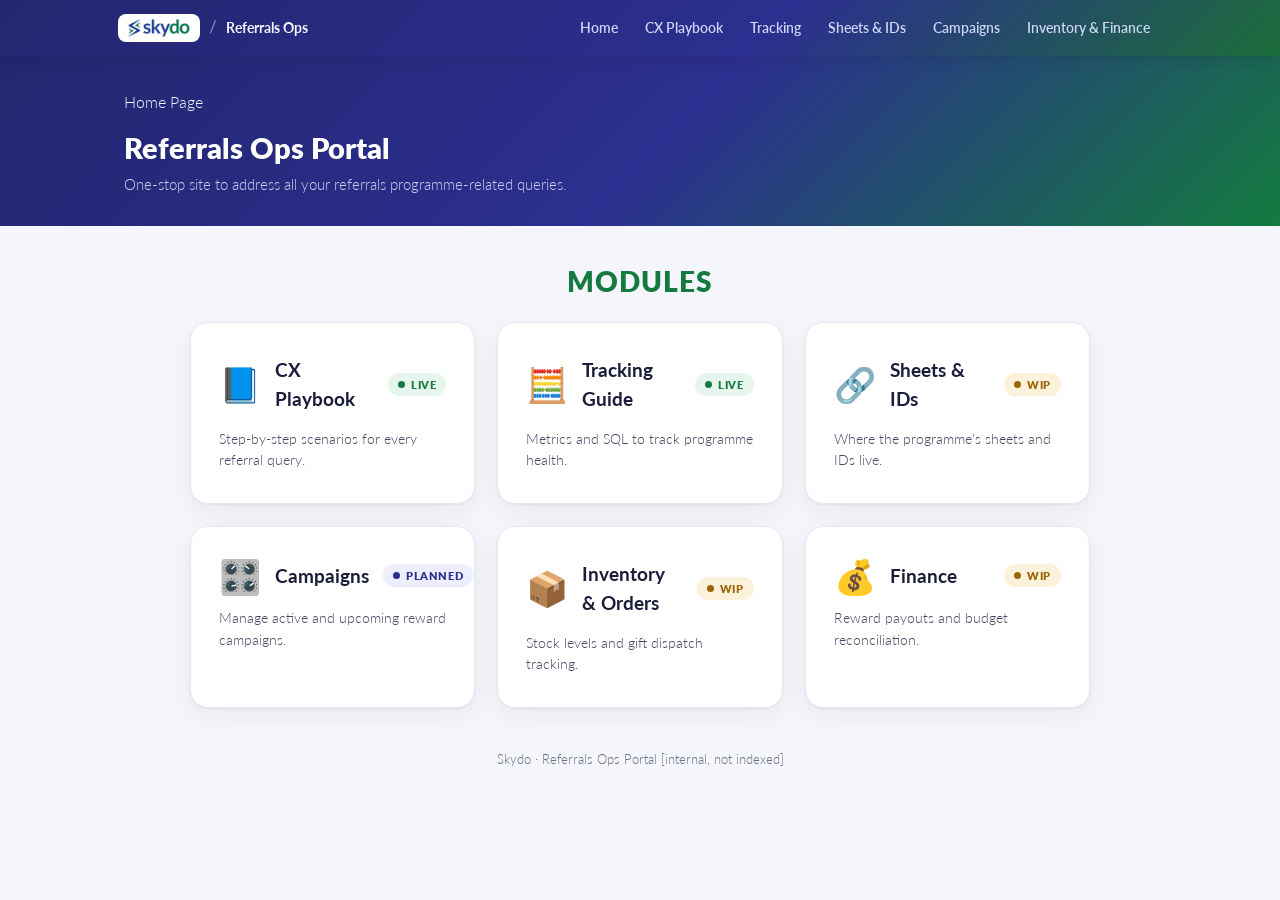
==== index.html @ 57de5d85 "Add files via upload" ====
<!DOCTYPE html>
<html lang="en">
<head>
<meta charset="UTF-8">
<meta name="viewport" content="width=device-width, initial-scale=1.0">
<meta name="robots" content="noindex, nofollow">
<meta name="referrer" content="no-referrer">
<title>Referrals Ops Portal — Skydo</title>
<link rel="preconnect" href="https://fonts.googleapis.com">
<link rel="preconnect" href="https://fonts.gstatic.com" crossorigin>
<link href="https://fonts.googleapis.com/css2?family=Lato:ital,wght@0,100;0,300;0,400;0,700;0,900;1,400&display=swap" rel="stylesheet">
<link rel="stylesheet" href="assets/portal.css">
</head>
<body>

<nav class="portal-nav">
  <div class="pn-wrap">
    <a class="pn-brand" href="index.html"><span class="pn-logo-chip"><img class="pn-logo" src="assets/skydo-logo.webp" alt="Skydo"></span><span class="sep">/</span><span class="tag">Referrals Ops</span></a>
    <div class="pn-links">
      <a href="index.html">Home</a>
      <a href="playbook.html">CX Playbook</a>
      <a href="sql-tracking.html">Tracking</a>
      <a href="sheets-and-ids.html">Sheets &amp; IDs</a>
      <a href="campaigns.html">Campaigns</a>
      <a href="inventory.html">Inventory &amp; Finance</a>
    </div>
  </div>
</nav>

<header class="ops-hero">
  <div class="wrap">
    <span class="hero-kicker">Home Page</span>
    <h1>Referrals Ops Portal</h1>
    <p class="sub">One-stop site to address all your referrals programme-related queries.</p>
  </div>
</header>

<main class="wrap">
  <div class="access-head">
    <h2>Modules</h2>
  </div>
  <div class="mod-grid">
    <a class="mod-card" href="playbook.html">
      <div class="row1"><span class="ic">📘</span><h3>CX Playbook</h3><span class="status live">Live</span></div>
      <p>Step-by-step scenarios for every referral query.</p>
    </a>
    <a class="mod-card" href="sql-tracking.html">
      <div class="row1"><span class="ic">🧮</span><h3>Tracking Guide</h3><span class="status live">Live</span></div>
      <p>Metrics and SQL to track programme health.</p>
    </a>
    <a class="mod-card" href="sheets-and-ids.html">
      <div class="row1"><span class="ic">🔗</span><h3>Sheets &amp; IDs</h3><span class="status wip">WIP</span></div>
      <p>Where the programme's sheets and IDs live.</p>
    </a>
    <a class="mod-card" href="campaigns.html">
      <div class="row1"><span class="ic">🎛️</span><h3>Campaigns</h3><span class="status planned">Planned</span></div>
      <p>Manage active and upcoming reward campaigns.</p>
    </a>
    <a class="mod-card" href="inventory.html">
      <div class="row1"><span class="ic">📦</span><h3>Inventory &amp; Orders</h3><span class="status wip">WIP</span></div>
      <p>Stock levels and gift dispatch tracking.</p>
    </a>
    <a class="mod-card" href="inventory.html#finance">
      <div class="row1"><span class="ic">💰</span><h3>Finance</h3><span class="status wip">WIP</span></div>
      <p>Reward payouts and budget reconciliation.</p>
    </a>
  </div>
</main>

<footer>Skydo · Referrals Ops Portal [internal, not indexed]</footer>

<script src="assets/portal.js"></script>
</body>
</html>
---- assets/portal.css ----
/* ============================================================
   Referrals Ops Portal — shared design system
   Tokens + component styles lifted from the CX playbook
   (index.html/playbook.html) so every module looks like one product.
   Module pages link this file; the playbook stays self-contained.
   ============================================================ */
:root{
  --blue:#2b2f8f; --blue-d:#23266f; --green:#1a9a4e; --green-d:#147a3f;
  --ink:#1b1d3a; --ink-soft:#454a66; --muted:#6a6f86;
  --bg:#f4f6fb; --card:#ffffff; --line:#e4e7f2;
  --ok:#157a43; --ok-bg:#e7f6ec;
  --warn:#9a6606; --warn-bg:#fcf2dc;
  --plan:#2b2f8f; --plan-bg:#eceefb;
  --ref:#2b2f8f; --ref-bg:#eceefb;
  --hi:#fff3a8;
  --radius:14px;
  --shadow:0 1px 2px rgba(27,29,58,.05),0 8px 26px rgba(27,29,58,.06);
  --mono:"SF Mono",ui-monospace,Menlo,Consolas,"Liberation Mono",monospace;
}
*{box-sizing:border-box}
html{scroll-behavior:smooth}
body{margin:0; background:var(--bg); color:var(--ink);
  font-family:"Lato",-apple-system,BlinkMacSystemFont,"Segoe UI",Arial,sans-serif;
  font-weight:300; line-height:1.55; -webkit-font-smoothing:antialiased;}
h1,h2,h3,h4,h5,h6{font-family:"Lato",-apple-system,BlinkMacSystemFont,"Segoe UI",Arial,sans-serif; font-weight:700}
a{color:var(--blue); text-decoration:none}
a:hover{text-decoration:underline}
code{background:#eef0fc; color:var(--blue-d); border-radius:5px; padding:1px 6px; font-size:13px; font-family:var(--mono)}
.wrap{max-width:1080px; margin:0 auto; padding:0 24px}
.muted{color:var(--muted)}
.kicker{display:block; font-size:11.5px; letter-spacing:1.2px; text-transform:uppercase; color:var(--green-d); margin-bottom:6px; font-weight:700}

/* ---------- Top navigation ---------- */
.portal-nav{position:sticky; top:0; z-index:80;
  background:linear-gradient(135deg,#23266f 0%,#2b2f8f 60%,#1c6d3a 100%);
  box-shadow:0 2px 14px rgba(27,29,58,.18)}
.pn-wrap{max-width:1080px; margin:0 auto; padding:6px 18px; display:flex; align-items:center; gap:14px; min-height:56px; flex-wrap:wrap}
.pn-brand{display:flex; align-items:center; gap:9px; font-weight:800; font-size:16.5px; color:#fff; white-space:nowrap}
.pn-brand:hover{text-decoration:none}
.pn-logo-chip{display:inline-flex; align-items:center; background:#fff; padding:4px 9px; border-radius:8px; line-height:0}
.pn-logo{height:20px; width:auto; display:block}
.pn-brand .sep{color:#7f88c8; font-weight:500}
.pn-brand .tag{color:#f2f4ff; font-weight:700; font-size:13.5px; background:none; padding:0; border-radius:0; display:inline}
.pn-links{display:flex; gap:3px; margin-left:auto; flex-wrap:wrap}
.pn-links a{color:#cdd6f4; padding:7px 12px; border-radius:9px; font-size:13.5px; font-weight:600}
.pn-links a:hover{color:#fff; background:rgba(255,255,255,.10); text-decoration:none}
.pn-links a.active{color:#fff; background:rgba(255,255,255,.17)}

/* ---------- Hero ---------- */
.ops-hero{background:linear-gradient(135deg,#23266f 0%,#2b2f8f 52%,#147a3f 100%); color:#eef3ff; padding:34px 0 30px}
.ops-hero .logo-chip{display:inline-flex; background:#fff; padding:9px 16px; border-radius:12px; box-shadow:0 2px 10px rgba(0,0,0,.10)}
.ops-hero .skydo-logo{height:32px; width:auto; display:block}
.ops-hero h1{margin:16px 0 8px; font-size:29px; line-height:1.18; color:#fff; font-weight:750}
.ops-hero p.sub{margin:0; color:#c7d2f0; max-width:780px; font-size:15px}
.meta-row{margin-top:16px; display:flex; flex-wrap:wrap; gap:8px}
.meta-row .pill{background:rgba(255,255,255,.10); border:1px solid rgba(255,255,255,.18); color:#e4ecff; padding:5px 12px; border-radius:999px; font-size:12.5px}
.meta-row .pill.v{background:var(--green); border-color:var(--green); color:#fff; font-weight:700}

/* page heading (module pages, below nav) */
.page-head{padding:26px 0 4px}
.page-head h1{margin:0; font-size:25px; color:var(--ink); font-weight:750}
.page-head p{margin:8px 0 0; color:var(--ink-soft); max-width:820px}

/* ---------- Panels ---------- */
main{padding-bottom:10px}
.panel{background:var(--card); border:1px solid var(--line); border-radius:var(--radius); box-shadow:var(--shadow); padding:22px 24px; margin:18px 0}
.panel h2{margin:0 0 4px; font-size:19px; color:var(--ink)}
.panel p.lead{color:var(--ink-soft); margin:8px 0 4px}
.panel.gold{border:1.5px solid #bfe0cd; background:linear-gradient(180deg,#ffffff 0%,#f5fbf7 100%)}
.panel>h3{margin:18px 0 6px; font-size:15px; color:var(--ink)}

/* ---------- Status badges ---------- */
.status{display:inline-flex; align-items:center; gap:6px; font-size:11px; font-weight:800; letter-spacing:.6px; text-transform:uppercase; padding:3px 10px; border-radius:999px; white-space:nowrap}
.status::before{content:""; width:7px; height:7px; border-radius:50%; background:currentColor}
.status.live{background:var(--ok-bg); color:var(--ok)}
.status.wip{background:var(--warn-bg); color:var(--warn)}
.status.planned{background:var(--plan-bg); color:var(--plan)}

/* ---------- Module grid (dashboard) ---------- */
.access-head{margin:34px 0 16px; text-align:center}
.access-head h2{margin:0; font-size:28px; letter-spacing:1px; text-transform:uppercase; color:var(--green-d); font-weight:800}
.mod-grid{display:grid; grid-template-columns:repeat(auto-fit,minmax(280px,1fr)); gap:22px; margin:18px auto 40px; max-width:900px}
.mod-card{display:flex; flex-direction:column; gap:14px; background:var(--card); border:1px solid var(--line); border-radius:18px; box-shadow:var(--shadow); padding:32px 28px; color:inherit; transition:transform .14s, border-color .14s, box-shadow .14s; min-height:132px; justify-content:center}
.mod-card:hover{border-color:var(--blue); transform:translateY(-3px); text-decoration:none; box-shadow:0 10px 30px rgba(27,29,58,.14)}
.mod-card .row1{display:flex; align-items:center; gap:14px}
.mod-card .ic{font-size:34px; line-height:1}
.mod-card h3{margin:0; font-size:19px; color:var(--ink); flex:1; font-weight:700}
.mod-card p{margin:0; color:var(--ink-soft); font-size:14px; flex:1}
.mod-card .go{margin-top:2px; font-size:13px; font-weight:700; color:var(--blue)}
.mod-card.soon{opacity:.96}

/* ---------- WIP banner ---------- */
.wip-banner{display:flex; gap:12px; align-items:flex-start; background:var(--warn-bg); border:1px solid #f1d9a6; color:#7a4d05; border-radius:12px; padding:14px 16px; margin:18px 0}
.wip-banner.plan{background:var(--plan-bg); border-color:#d3d8f4; color:#33365e}
.wip-banner .ic{font-size:19px; line-height:1.3}
.wip-banner b{color:inherit}
.wip-banner .body{font-size:14px}

/* ---------- Callouts (from playbook) ---------- */
.callout{border-radius:11px; padding:12px 15px; font-size:14px; margin:14px 0}
.callout .h{font-weight:800; font-size:11.5px; letter-spacing:1px; text-transform:uppercase; margin-bottom:5px}
.callout.warn{background:var(--warn-bg); border:1px solid #f1d9a6; color:#7a4d05}
.callout.warn .h{color:var(--warn)}
.callout.idea{background:#eef0fc; border:1px solid #d3d8f4; color:#33365e}
.callout.idea .h{color:var(--blue)}
.callout.case{background:#f3faf5; border:1px solid #cfead8; color:#2c4a38}
.callout.case .h{color:var(--green-d)}

/* ---------- Toolbox + map table (from playbook) ---------- */
.toolbox{background:#f3f6fd; border:1px solid #d9e0f5; border-radius:11px; padding:13px 16px; margin-top:12px; font-size:14.5px; color:var(--ink-soft)}
.toolbox .h{font-weight:800; font-size:11.5px; letter-spacing:.8px; text-transform:uppercase; color:var(--blue); margin-bottom:6px}
.toolbox a{font-weight:650; word-break:break-word}
table.map{width:100%; border-collapse:collapse; margin-top:8px; font-size:14px}
table.map th{text-align:left; font-size:11.5px; letter-spacing:.8px; text-transform:uppercase; color:var(--blue); padding:6px 10px; border-bottom:1.5px solid #d9e0f5}
table.map td{padding:8px 10px; border-bottom:1px solid #e6eaf7; color:var(--ink-soft); vertical-align:top}
table.map td code{background:#eef0fc; color:var(--blue-d)}

/* ---------- Data tables ---------- */
.tbl-scroll{overflow-x:auto; border:1px solid var(--line); border-radius:12px; margin:12px 0}
table.data{width:100%; border-collapse:collapse; font-size:13.5px; min-width:640px}
table.data th{text-align:left; font-size:11px; letter-spacing:.5px; text-transform:uppercase; color:var(--blue); padding:10px 12px; border-bottom:1.5px solid var(--line); background:#f7f8fd; white-space:nowrap}
table.data td{padding:9px 12px; border-bottom:1px solid #eef1f7; color:var(--ink-soft); vertical-align:top}
table.data tr:last-child td{border-bottom:none}
table.data tbody tr:hover td,table.data tr:hover td{background:#fafbff}
table.data td code{background:#eef0fc; color:var(--blue-d)}
.wipcell{color:var(--warn); font-weight:600}
.metric{color:var(--blue-d); font-weight:800; background:#eef0fc; border-radius:5px; padding:1px 7px}

/* ---------- SQL query cards ---------- */
.sqlq{border:1px solid var(--line); border-radius:12px; margin:16px 0; overflow:hidden; background:#fff; box-shadow:var(--shadow)}
.sqlq>.head{display:flex; align-items:flex-start; gap:12px; padding:13px 16px; background:#f3f6fd; border-bottom:1px solid #d9e0f5}
.sqlq>.head .meta{flex:1; min-width:0}
.sqlq>.head .t{font-weight:700; font-size:15px; color:var(--ink)}
.sqlq>.head .d{font-size:13px; color:var(--ink-soft); margin-top:3px}
.sqlq>.head .tables{margin-top:6px; display:flex; flex-wrap:wrap; gap:5px}
.sqlq .tables code{font-size:11.5px; background:#e7ecff; color:var(--blue-d)}
.sqlq pre{margin:0; padding:15px 16px; overflow-x:auto; background:#0f1226; color:#e7ecff; font-size:12.7px; line-height:1.55; font-family:var(--mono)}
.sqlq pre code{background:none; color:inherit; padding:0; font-size:inherit}
.sqlq .foot{padding:10px 16px; border-top:1px solid var(--line); background:#fafbff; font-size:12.7px; color:var(--muted); display:flex; gap:10px; align-items:center; flex-wrap:wrap}

/* copy button */
.copy{border:1px solid var(--line); background:#fff; color:var(--ink-soft); padding:6px 11px; border-radius:8px; font-size:12.5px; cursor:pointer; font-weight:600; white-space:nowrap}
.copy:hover{border-color:var(--blue); color:var(--blue)}
.copy.done{border-color:var(--green); color:var(--green-d)}

/* ---------- Buttons ---------- */
.btn{border:1px solid var(--line); background:#fff; color:var(--ink-soft); padding:11px 15px; border-radius:11px; font-size:13.5px; cursor:pointer; font-weight:600; text-decoration:none; display:inline-block}
.btn:hover{border-color:var(--blue); color:var(--blue); text-decoration:none}
.btn-primary{background:var(--blue); color:#fff; border:none; padding:12px 18px; border-radius:11px; font-weight:700; font-size:14.5px; cursor:pointer}
.btn-primary:hover{background:var(--blue-d)}
.btn-primary:disabled,.btn-primary[disabled]{background:#b7bce0; cursor:not-allowed}

/* ---------- Forms (self-serve action provisions) ---------- */
.ops-form{display:grid; gap:14px; max-width:580px; margin-top:6px}
.ops-form .two{display:grid; grid-template-columns:1fr 1fr; gap:12px}
.fld{display:flex; flex-direction:column; gap:5px}
.fld label{font-size:12.5px; font-weight:700; color:var(--ink-soft)}
.fld label .req{color:#c23}
.fld input,.fld select,.fld textarea{padding:11px 13px; border:1.5px solid var(--line); border-radius:10px; font-size:14.5px; font-family:inherit; background:#fff; color:var(--ink)}
.fld input:focus,.fld select:focus,.fld textarea:focus{outline:none; border-color:var(--blue); box-shadow:0 0 0 4px rgba(43,47,143,.12)}
.fld input:disabled,.fld select:disabled,.fld textarea:disabled{background:#f4f6fb; color:var(--muted); cursor:not-allowed}
.fld .hint{font-size:11.5px; color:var(--muted)}
.form-actions{display:flex; gap:10px; align-items:center; margin-top:4px; flex-wrap:wrap}

/* ---------- Stat cards (finance) ---------- */
.stat-grid{display:grid; grid-template-columns:repeat(auto-fill,minmax(200px,1fr)); gap:14px; margin:14px 0}
.stat{background:var(--card); border:1px solid var(--line); border-radius:12px; padding:16px 18px; box-shadow:var(--shadow)}
.stat .l{font-size:11.5px; letter-spacing:.6px; text-transform:uppercase; color:var(--muted); font-weight:700}
.stat .v{font-size:24px; font-weight:800; color:var(--ink); margin-top:5px}
.stat .v.wipv{color:var(--warn); font-size:16px; font-weight:700; letter-spacing:.3px}
.stat .s{font-size:12px; color:var(--muted); margin-top:3px}

/* ---------- Misc ---------- */
.tag{display:inline-block; font-size:11px; font-weight:700; background:var(--ref-bg); color:var(--ref); padding:2px 8px; border-radius:6px}
ul.clean{margin:6px 0 0; padding-left:20px} ul.clean li{margin:5px 0; color:var(--ink-soft)}
.divider{height:1px; background:var(--line); margin:22px 0}
footer{max-width:1080px; margin:34px auto 60px; padding:0 24px; color:var(--muted); font-size:13px; text-align:center; line-height:1.7}
footer a{font-weight:600}

@media (max-width:640px){
  .ops-hero h1{font-size:23px}
  .page-head h1{font-size:21px}
  .ops-form .two{grid-template-columns:1fr}
  .pn-links{gap:1px}
  .pn-links a{padding:6px 9px; font-size:13px}
}
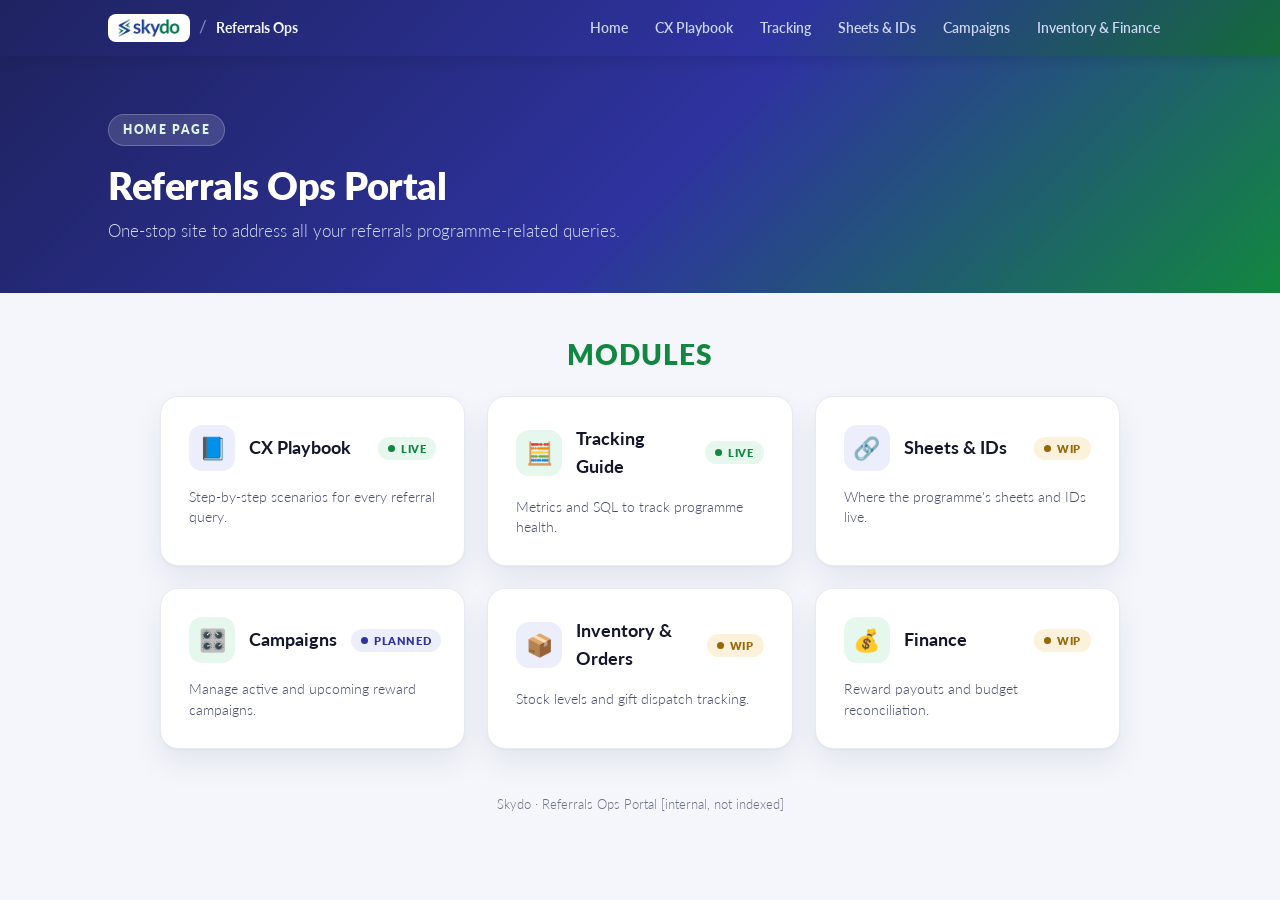
==== commit 6f8820a9: "Update index.html" ====
--- a/index.html
+++ b/index.html
@@ -5,7 +5,7 @@
 <meta name="viewport" content="width=device-width, initial-scale=1.0">
 <meta name="robots" content="noindex, nofollow">
 <meta name="referrer" content="no-referrer">
-<title>Referrals Ops Portal — Skydo</title>
+<title>Skydo Referrals: CX Resolution Portal</title>
 <link rel="preconnect" href="https://fonts.googleapis.com">
 <link rel="preconnect" href="https://fonts.gstatic.com" crossorigin>
 <link href="https://fonts.googleapis.com/css2?family=Lato:ital,wght@0,100;0,300;0,400;0,700;0,900;1,400&display=swap" rel="stylesheet">
--- a/assets/portal.css
+++ b/assets/portal.css
@@ -5,16 +5,17 @@
    Module pages link this file; the playbook stays self-contained.
    ============================================================ */
 :root{
-  --blue:#2b2f8f; --blue-d:#23266f; --green:#1a9a4e; --green-d:#147a3f;
-  --ink:#1b1d3a; --ink-soft:#454a66; --muted:#6a6f86;
-  --bg:#f4f6fb; --card:#ffffff; --line:#e4e7f2;
-  --ok:#157a43; --ok-bg:#e7f6ec;
+  --blue:#2e33a0; --blue-d:#1f2361; --green:#16a34a; --green-d:#12873f;
+  --ink:#14162c; --ink-soft:#4a4f70; --muted:#6b7089;
+  --bg:#f4f6fc; --card:#ffffff; --line:#e7e9f3;
+  --ok:#12873f; --ok-bg:#e6f7ed;
   --warn:#9a6606; --warn-bg:#fcf2dc;
-  --plan:#2b2f8f; --plan-bg:#eceefb;
-  --ref:#2b2f8f; --ref-bg:#eceefb;
+  --plan:#2e33a0; --plan-bg:#eceefc;
+  --ref:#2e33a0; --ref-bg:#eceefc;
   --hi:#fff3a8;
   --radius:14px;
-  --shadow:0 1px 2px rgba(27,29,58,.05),0 8px 26px rgba(27,29,58,.06);
+  --shadow:0 1px 2px rgba(16,18,40,.04),0 14px 32px rgba(16,18,40,.07);
+  --shadow-lg:0 4px 10px rgba(16,18,40,.05),0 22px 48px rgba(16,18,40,.10);
   --mono:"SF Mono",ui-monospace,Menlo,Consolas,"Liberation Mono",monospace;
 }
 *{box-sizing:border-box}
@@ -26,15 +27,15 @@
 a{color:var(--blue); text-decoration:none}
 a:hover{text-decoration:underline}
 code{background:#eef0fc; color:var(--blue-d); border-radius:5px; padding:1px 6px; font-size:13px; font-family:var(--mono)}
-.wrap{max-width:1080px; margin:0 auto; padding:0 24px}
+.wrap{max-width:1120px; margin:0 auto; padding:0 28px}
 .muted{color:var(--muted)}
 .kicker{display:block; font-size:11.5px; letter-spacing:1.2px; text-transform:uppercase; color:var(--green-d); margin-bottom:6px; font-weight:700}
 
 /* ---------- Top navigation ---------- */
 .portal-nav{position:sticky; top:0; z-index:80;
-  background:linear-gradient(135deg,#23266f 0%,#2b2f8f 60%,#1c6d3a 100%);
-  box-shadow:0 2px 14px rgba(27,29,58,.18)}
-.pn-wrap{max-width:1080px; margin:0 auto; padding:6px 18px; display:flex; align-items:center; gap:14px; min-height:56px; flex-wrap:wrap}
+  background:linear-gradient(135deg,#1f2361 0%,#2e33a0 60%,#146b39 100%);
+  box-shadow:0 2px 14px rgba(16,18,40,.18)}
+.pn-wrap{max-width:1120px; margin:0 auto; padding:6px 28px; display:flex; align-items:center; gap:14px; min-height:56px; flex-wrap:wrap}
 .pn-brand{display:flex; align-items:center; gap:9px; font-weight:800; font-size:16.5px; color:#fff; white-space:nowrap}
 .pn-brand:hover{text-decoration:none}
 .pn-logo-chip{display:inline-flex; align-items:center; background:#fff; padding:4px 9px; border-radius:8px; line-height:0}
@@ -47,11 +48,12 @@
 .pn-links a.active{color:#fff; background:rgba(255,255,255,.17)}
 
 /* ---------- Hero ---------- */
-.ops-hero{background:linear-gradient(135deg,#23266f 0%,#2b2f8f 52%,#147a3f 100%); color:#eef3ff; padding:34px 0 30px}
+.ops-hero{background:linear-gradient(135deg,#1f2361 0%,#2e33a0 52%,#12873f 100%); color:#eef3ff; padding:58px 0 48px}
 .ops-hero .logo-chip{display:inline-flex; background:#fff; padding:9px 16px; border-radius:12px; box-shadow:0 2px 10px rgba(0,0,0,.10)}
 .ops-hero .skydo-logo{height:32px; width:auto; display:block}
-.ops-hero h1{margin:16px 0 8px; font-size:29px; line-height:1.18; color:#fff; font-weight:750}
-.ops-hero p.sub{margin:0; color:#c7d2f0; max-width:780px; font-size:15px}
+.hero-kicker{display:inline-flex; align-items:center; gap:6px; background:rgba(255,255,255,.14); border:1px solid rgba(255,255,255,.22); color:#dcf5e6; padding:6px 14px; border-radius:999px; font-size:11.5px; font-weight:800; letter-spacing:1.6px; text-transform:uppercase; margin-bottom:18px}
+.ops-hero h1{margin:0 0 12px; font-size:38px; line-height:1.14; color:#fff; font-weight:800; letter-spacing:-.5px}
+.ops-hero p.sub{margin:0; color:#d3daf5; max-width:620px; font-size:16.5px}
 .meta-row{margin-top:16px; display:flex; flex-wrap:wrap; gap:8px}
 .meta-row .pill{background:rgba(255,255,255,.10); border:1px solid rgba(255,255,255,.18); color:#e4ecff; padding:5px 12px; border-radius:999px; font-size:12.5px}
 .meta-row .pill.v{background:var(--green); border-color:var(--green); color:#fff; font-weight:700}
@@ -62,12 +64,12 @@
 .page-head p{margin:8px 0 0; color:var(--ink-soft); max-width:820px}
 
 /* ---------- Panels ---------- */
-main{padding-bottom:10px}
-.panel{background:var(--card); border:1px solid var(--line); border-radius:var(--radius); box-shadow:var(--shadow); padding:22px 24px; margin:18px 0}
-.panel h2{margin:0 0 4px; font-size:19px; color:var(--ink)}
+main{padding-bottom:16px}
+.panel{background:var(--card); border:1px solid var(--line); border-radius:var(--radius); box-shadow:var(--shadow); padding:26px 28px; margin:22px 0}
+.panel h2{margin:0 0 4px; font-size:20px; color:var(--ink); font-weight:700}
 .panel p.lead{color:var(--ink-soft); margin:8px 0 4px}
 .panel.gold{border:1.5px solid #bfe0cd; background:linear-gradient(180deg,#ffffff 0%,#f5fbf7 100%)}
-.panel>h3{margin:18px 0 6px; font-size:15px; color:var(--ink)}
+.panel>h3{margin:20px 0 6px; font-size:15px; color:var(--ink)}
 
 /* ---------- Status badges ---------- */
 .status{display:inline-flex; align-items:center; gap:6px; font-size:11px; font-weight:800; letter-spacing:.6px; text-transform:uppercase; padding:3px 10px; border-radius:999px; white-space:nowrap}
@@ -77,15 +79,16 @@
 .status.planned{background:var(--plan-bg); color:var(--plan)}
 
 /* ---------- Module grid (dashboard) ---------- */
-.access-head{margin:34px 0 16px; text-align:center}
+.access-head{margin:40px 0 20px; text-align:center}
 .access-head h2{margin:0; font-size:28px; letter-spacing:1px; text-transform:uppercase; color:var(--green-d); font-weight:800}
-.mod-grid{display:grid; grid-template-columns:repeat(auto-fit,minmax(280px,1fr)); gap:22px; margin:18px auto 40px; max-width:900px}
-.mod-card{display:flex; flex-direction:column; gap:14px; background:var(--card); border:1px solid var(--line); border-radius:18px; box-shadow:var(--shadow); padding:32px 28px; color:inherit; transition:transform .14s, border-color .14s, box-shadow .14s; min-height:132px; justify-content:center}
-.mod-card:hover{border-color:var(--blue); transform:translateY(-3px); text-decoration:none; box-shadow:0 10px 30px rgba(27,29,58,.14)}
+.mod-grid{display:grid; grid-template-columns:repeat(auto-fit,minmax(300px,1fr)); gap:22px; margin:18px auto 44px; max-width:960px}
+.mod-card{display:flex; flex-direction:column; gap:16px; background:var(--card); border:1px solid var(--line); border-radius:18px; box-shadow:var(--shadow); padding:28px; color:inherit; transition:transform .16s ease, border-color .16s ease, box-shadow .16s ease}
+.mod-card:hover{border-color:var(--blue); transform:translateY(-3px); text-decoration:none; box-shadow:var(--shadow-lg)}
 .mod-card .row1{display:flex; align-items:center; gap:14px}
-.mod-card .ic{font-size:34px; line-height:1}
-.mod-card h3{margin:0; font-size:19px; color:var(--ink); flex:1; font-weight:700}
-.mod-card p{margin:0; color:var(--ink-soft); font-size:14px; flex:1}
+.mod-card .ic{font-size:22px; line-height:1; display:inline-flex; align-items:center; justify-content:center; width:46px; height:46px; border-radius:13px; background:var(--plan-bg); flex:none}
+.mod-card:nth-child(even) .ic{background:var(--ok-bg)}
+.mod-card h3{margin:0; font-size:18px; color:var(--ink); flex:1; font-weight:700}
+.mod-card p{margin:0; color:var(--ink-soft); font-size:13.5px; line-height:1.5}
 .mod-card .go{margin-top:2px; font-size:13px; font-weight:700; color:var(--blue)}
 .mod-card.soon{opacity:.96}
 
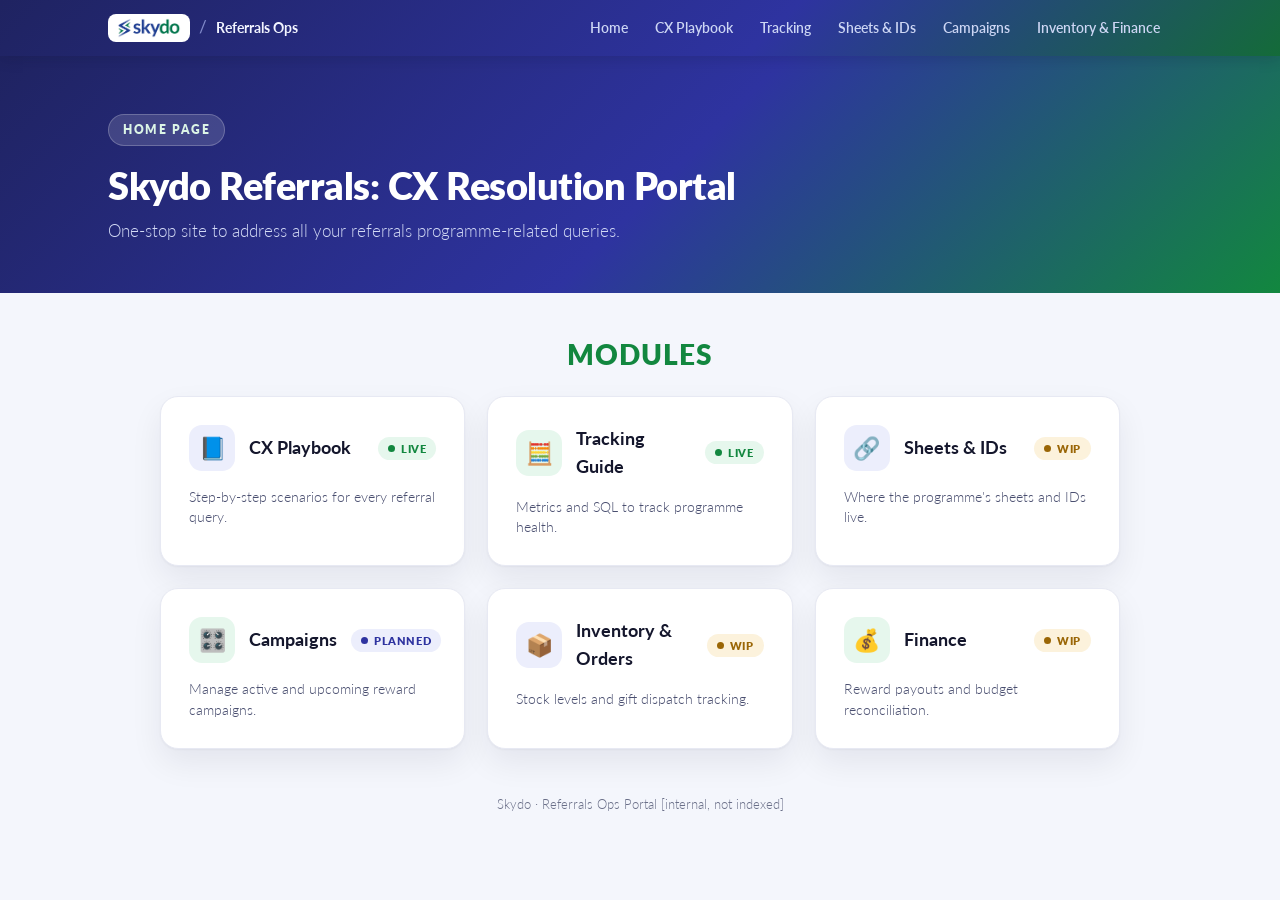
==== commit 54ed489b: "Update title and header in index.html" ====
--- a/index.html
+++ b/index.html
@@ -30,7 +30,7 @@
 <header class="ops-hero">
   <div class="wrap">
     <span class="hero-kicker">Home Page</span>
-    <h1>Referrals Ops Portal</h1>
+    <h1>Skydo Referrals: CX Resolution Portal</h1>
     <p class="sub">One-stop site to address all your referrals programme-related queries.</p>
   </div>
 </header>
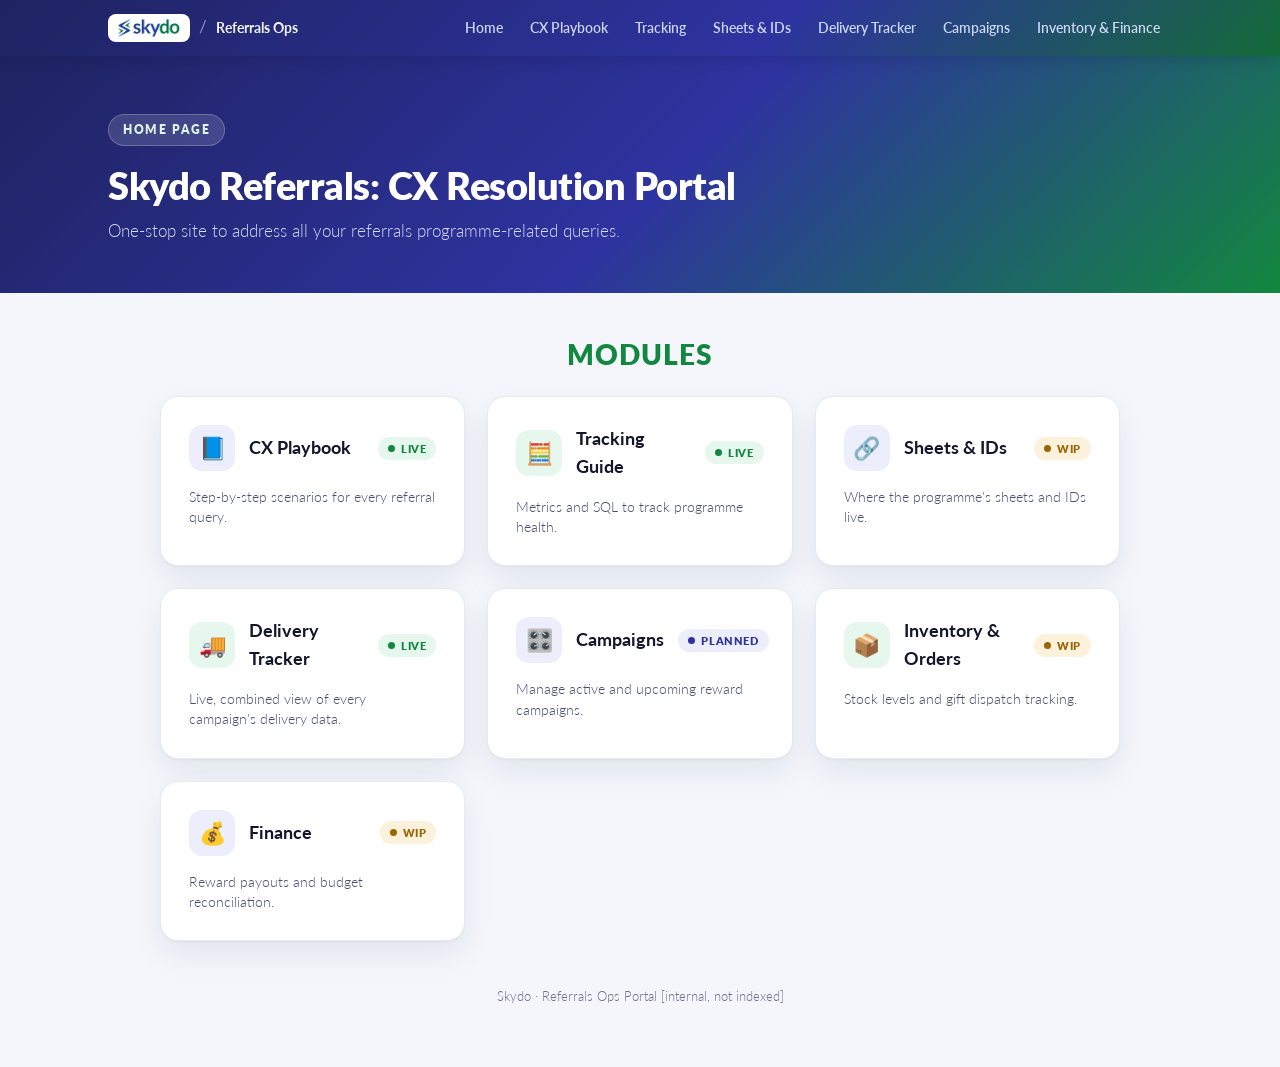
==== commit d8f7163a: "Add files via upload" ====
--- a/index.html
+++ b/index.html
@@ -5,7 +5,7 @@
 <meta name="viewport" content="width=device-width, initial-scale=1.0">
 <meta name="robots" content="noindex, nofollow">
 <meta name="referrer" content="no-referrer">
-<title>Skydo Referrals: CX Resolution Portal</title>
+<title>Referrals Ops Portal — Skydo</title>
 <link rel="preconnect" href="https://fonts.googleapis.com">
 <link rel="preconnect" href="https://fonts.gstatic.com" crossorigin>
 <link href="https://fonts.googleapis.com/css2?family=Lato:ital,wght@0,100;0,300;0,400;0,700;0,900;1,400&display=swap" rel="stylesheet">
@@ -21,6 +21,7 @@
       <a href="playbook.html">CX Playbook</a>
       <a href="sql-tracking.html">Tracking</a>
       <a href="sheets-and-ids.html">Sheets &amp; IDs</a>
+      <a href="delivery-tracker.html">Delivery Tracker</a>
       <a href="campaigns.html">Campaigns</a>
       <a href="inventory.html">Inventory &amp; Finance</a>
     </div>
@@ -52,6 +53,10 @@
       <div class="row1"><span class="ic">🔗</span><h3>Sheets &amp; IDs</h3><span class="status wip">WIP</span></div>
       <p>Where the programme's sheets and IDs live.</p>
     </a>
+    <a class="mod-card" href="delivery-tracker.html">
+      <div class="row1"><span class="ic">🚚</span><h3>Delivery Tracker</h3><span class="status live">Live</span></div>
+      <p>Live, combined view of every campaign's delivery data.</p>
+    </a>
     <a class="mod-card" href="campaigns.html">
       <div class="row1"><span class="ic">🎛️</span><h3>Campaigns</h3><span class="status planned">Planned</span></div>
       <p>Manage active and upcoming reward campaigns.</p>
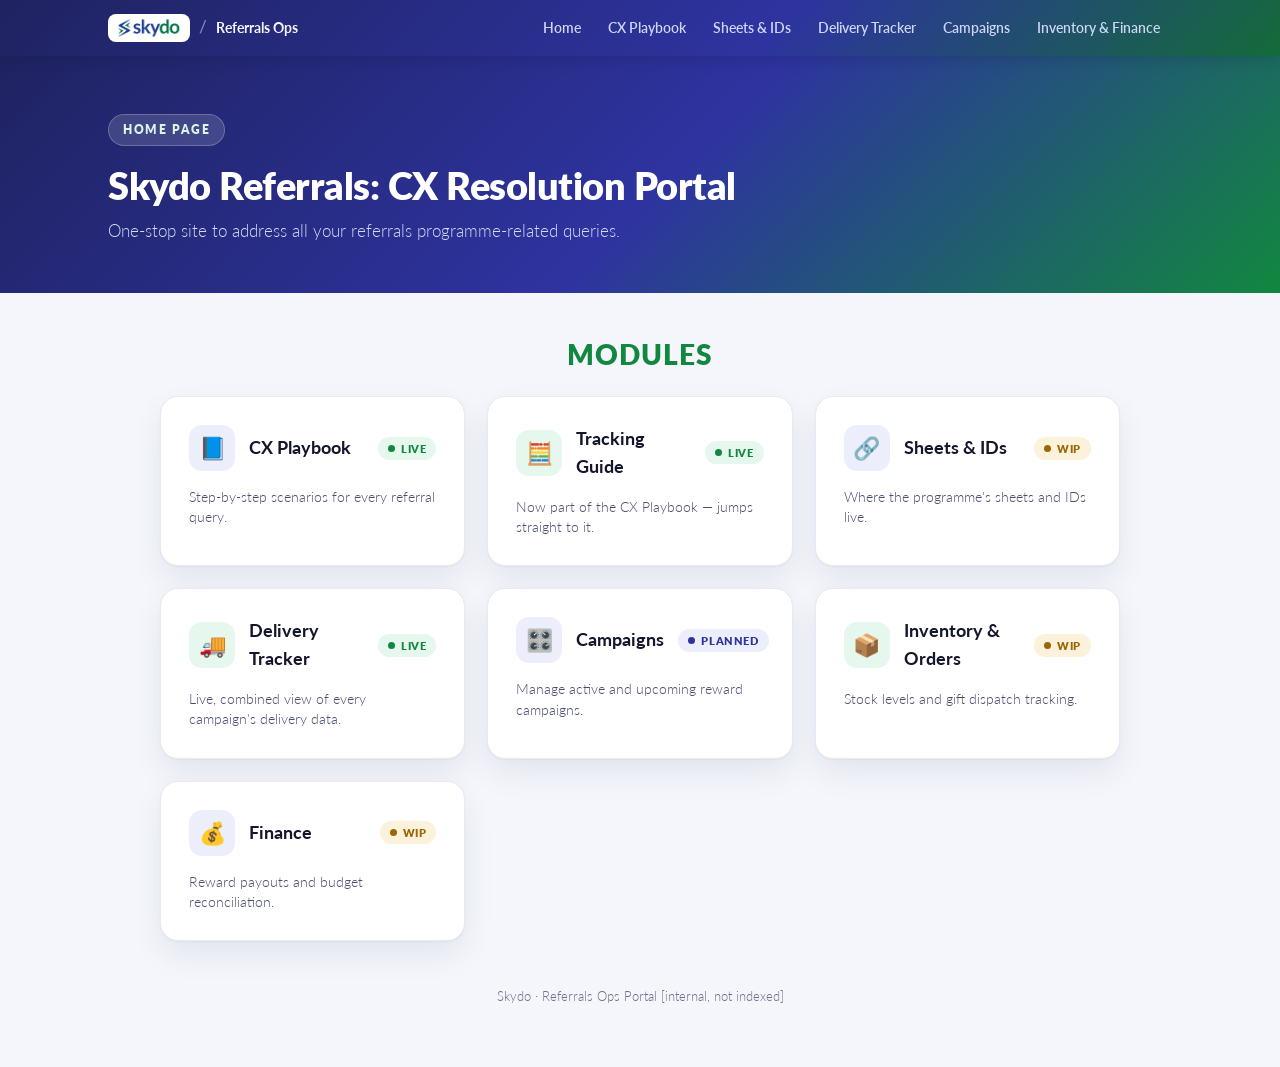
==== commit 0d8aaac3: "Add files via upload" ====
--- a/index.html
+++ b/index.html
@@ -19,7 +19,6 @@
     <div class="pn-links">
       <a href="index.html">Home</a>
       <a href="playbook.html">CX Playbook</a>
-      <a href="sql-tracking.html">Tracking</a>
       <a href="sheets-and-ids.html">Sheets &amp; IDs</a>
       <a href="delivery-tracker.html">Delivery Tracker</a>
       <a href="campaigns.html">Campaigns</a>
@@ -45,9 +44,9 @@
       <div class="row1"><span class="ic">📘</span><h3>CX Playbook</h3><span class="status live">Live</span></div>
       <p>Step-by-step scenarios for every referral query.</p>
     </a>
-    <a class="mod-card" href="sql-tracking.html">
+    <a class="mod-card" href="playbook.html#tracking">
       <div class="row1"><span class="ic">🧮</span><h3>Tracking Guide</h3><span class="status live">Live</span></div>
-      <p>Metrics and SQL to track programme health.</p>
+      <p>Now part of the CX Playbook — jumps straight to it.</p>
     </a>
     <a class="mod-card" href="sheets-and-ids.html">
       <div class="row1"><span class="ic">🔗</span><h3>Sheets &amp; IDs</h3><span class="status wip">WIP</span></div>
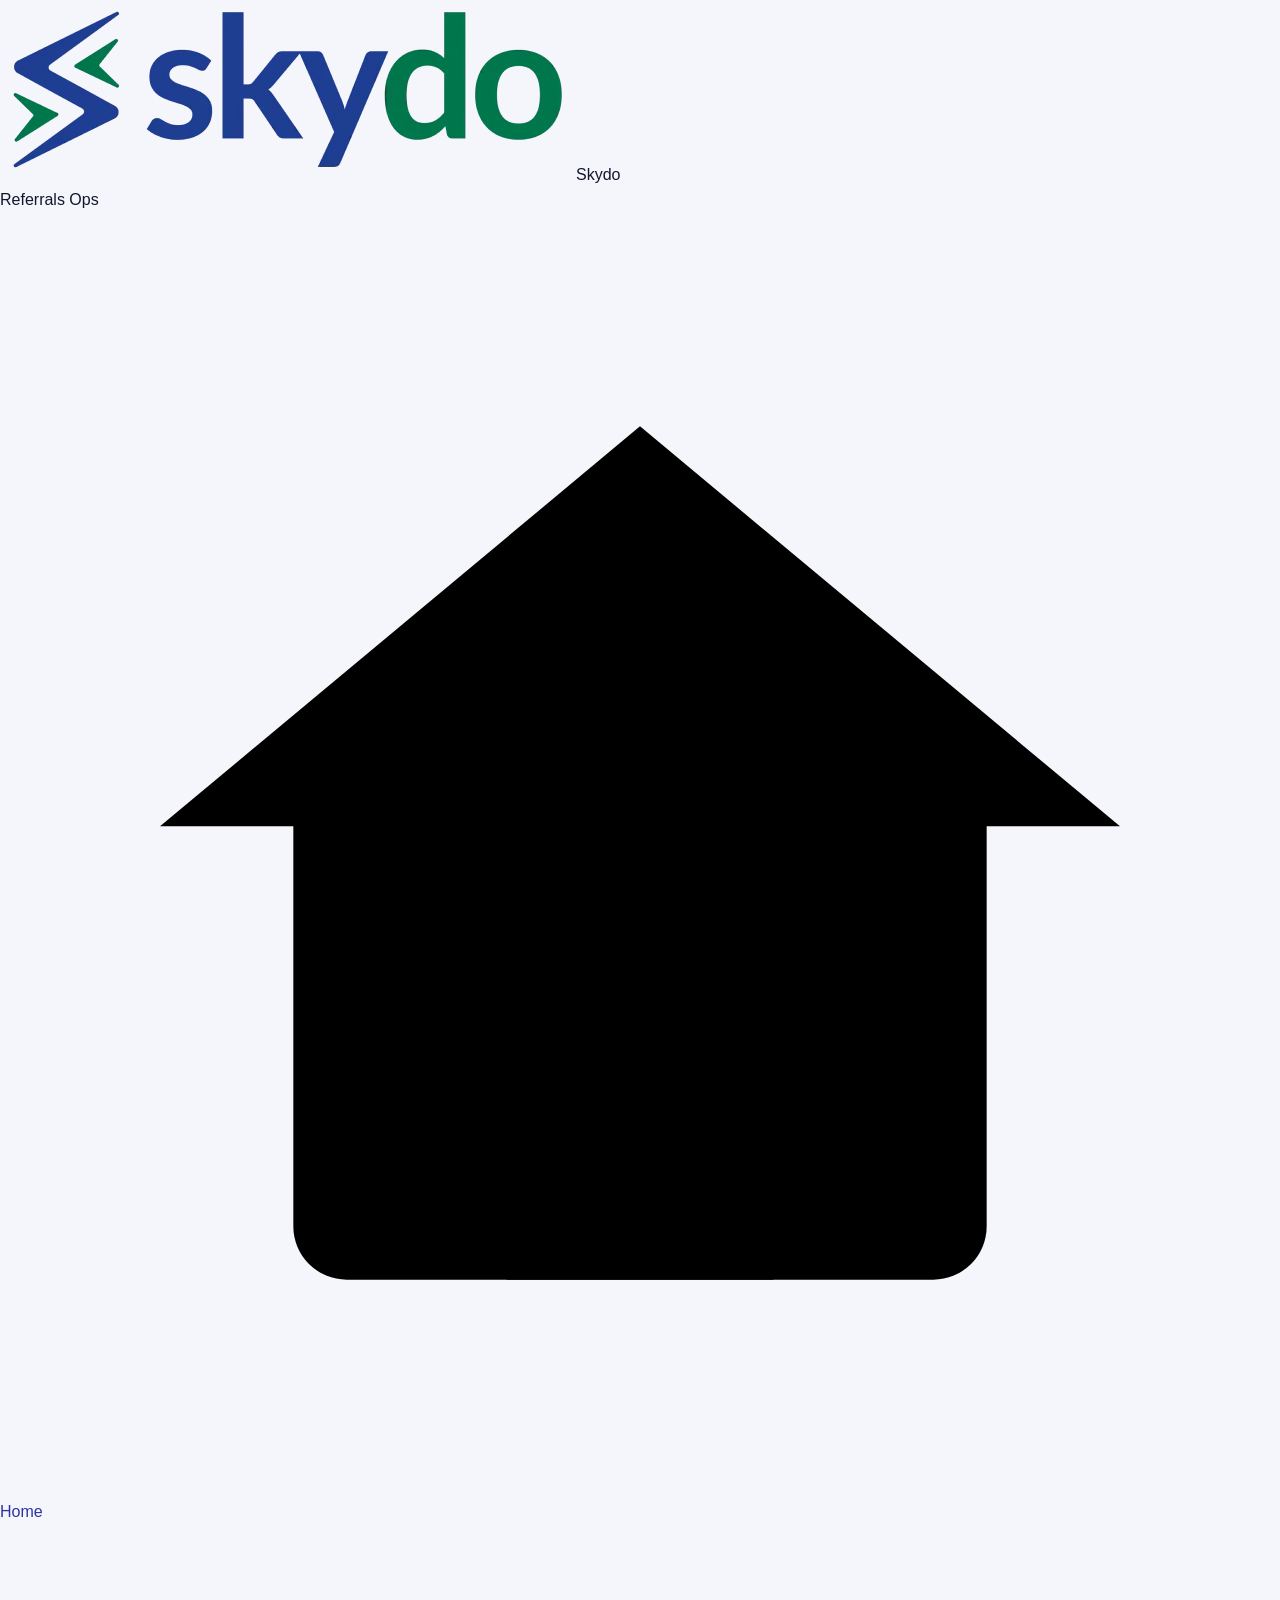
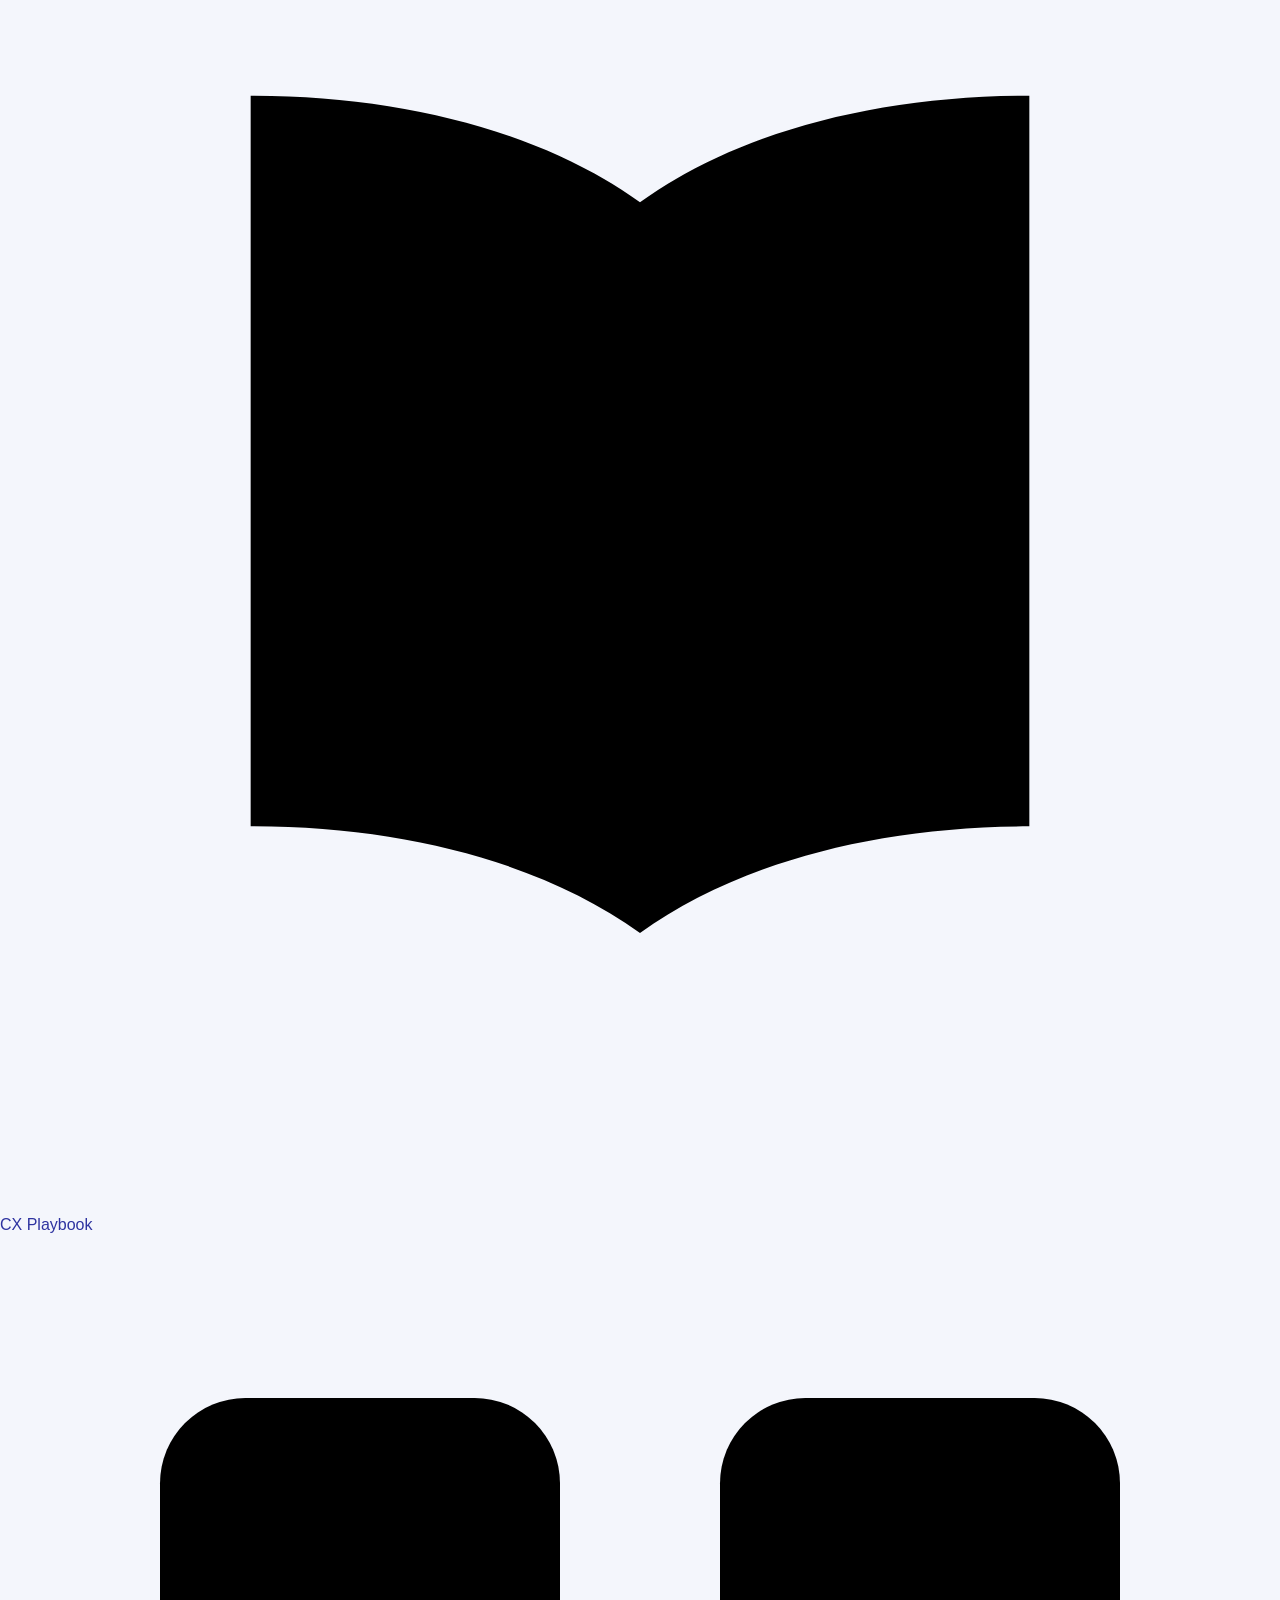
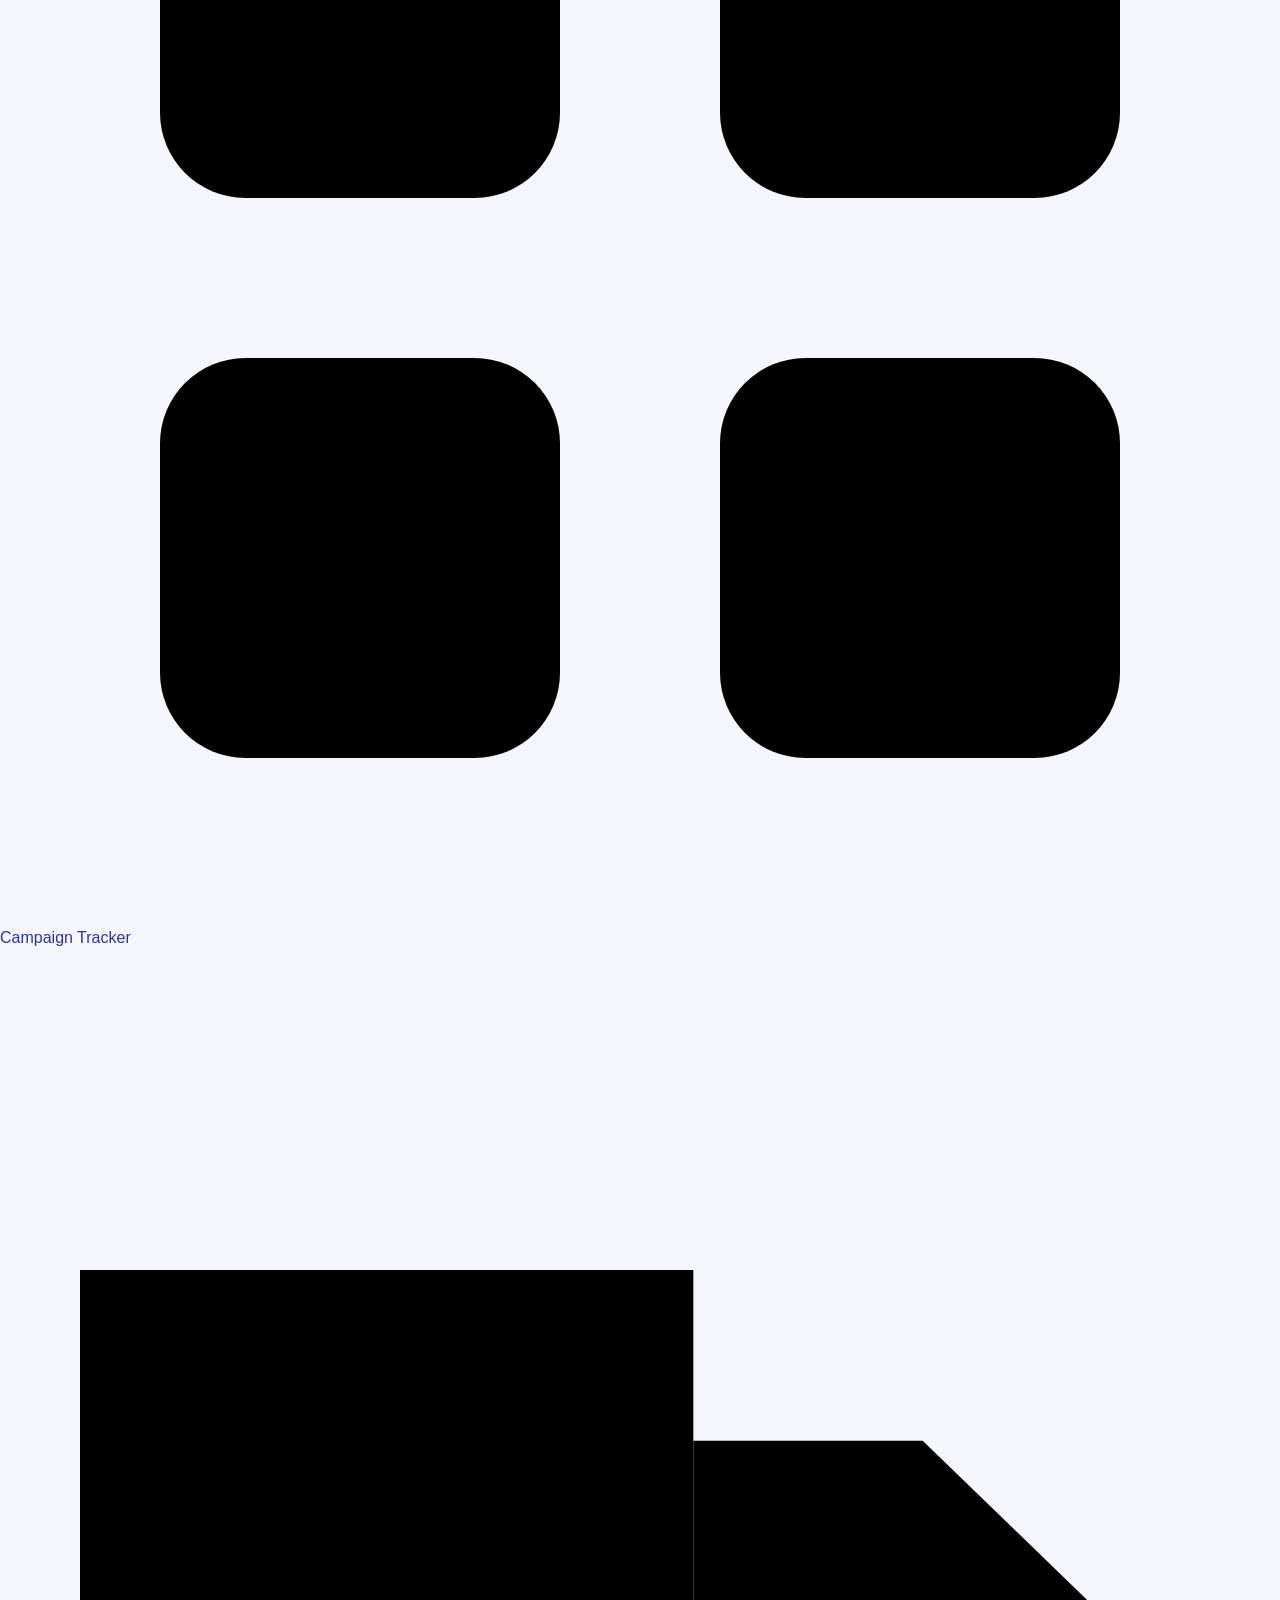
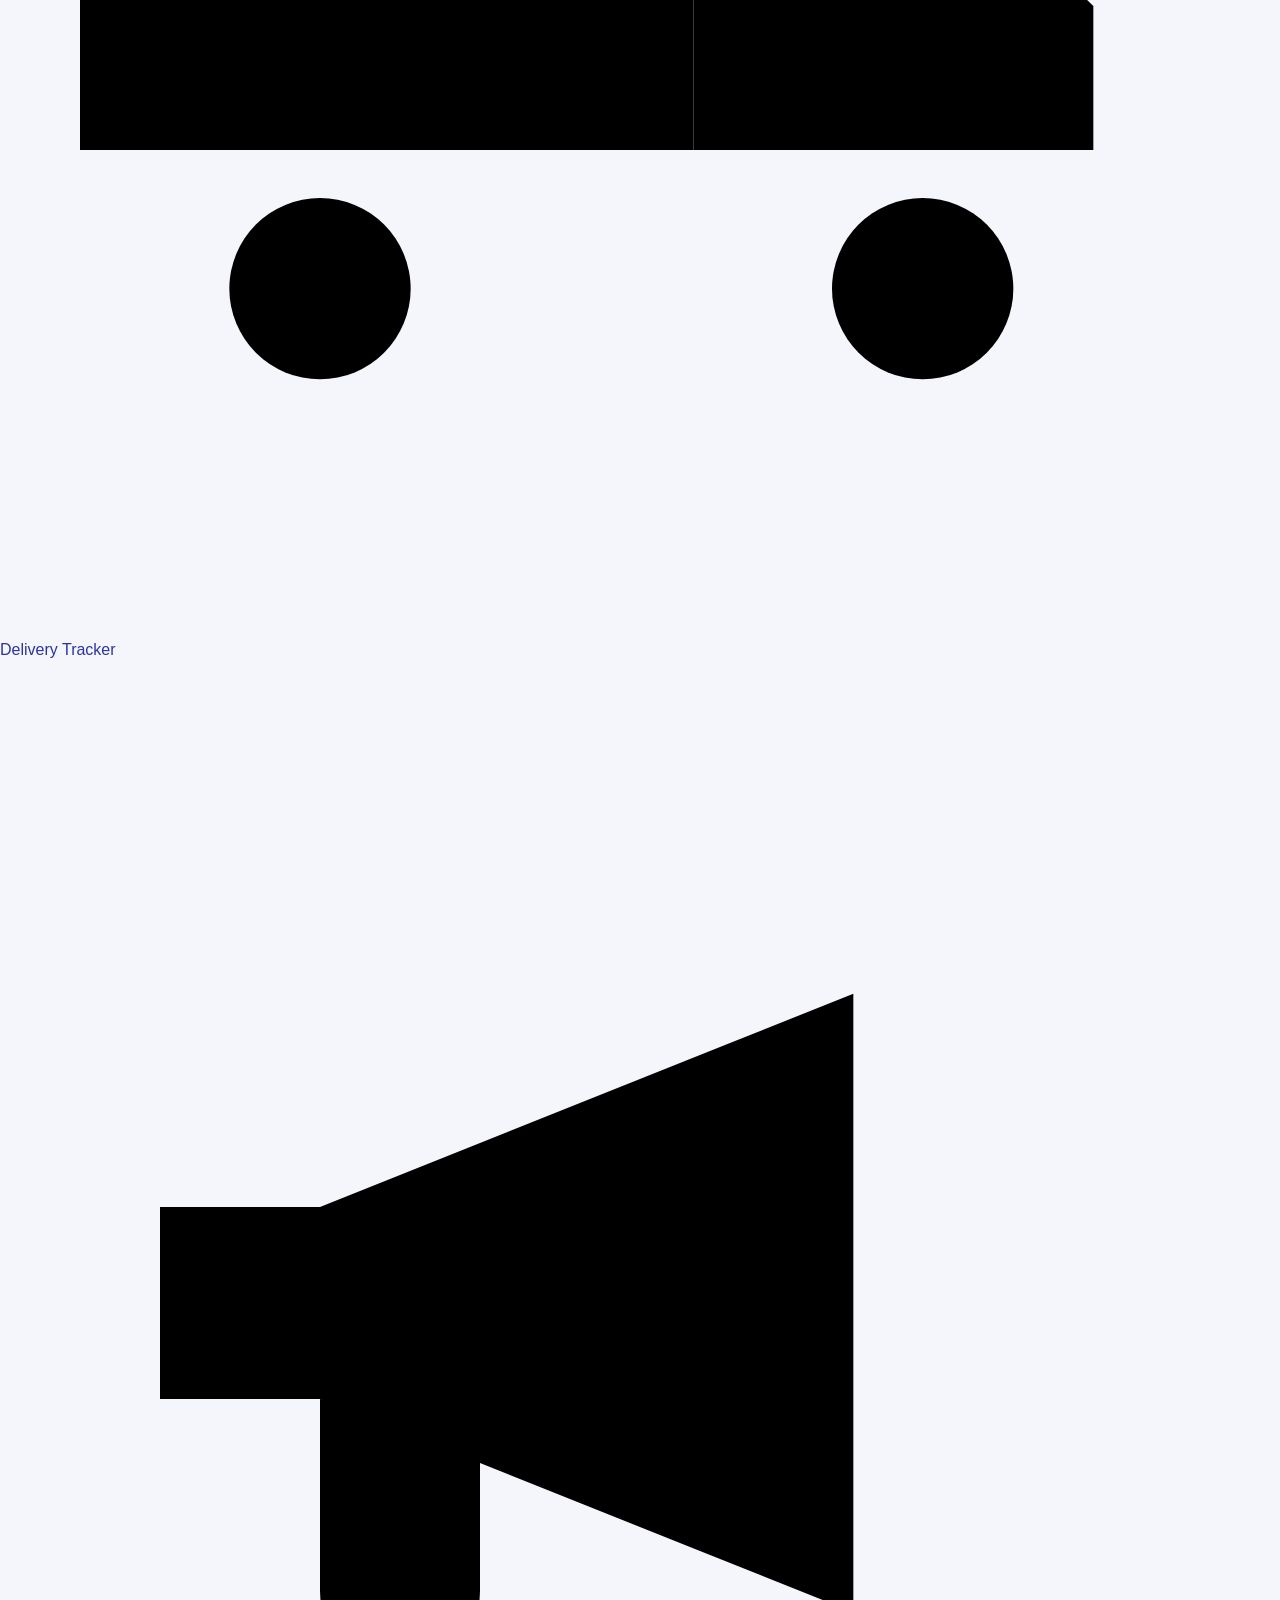
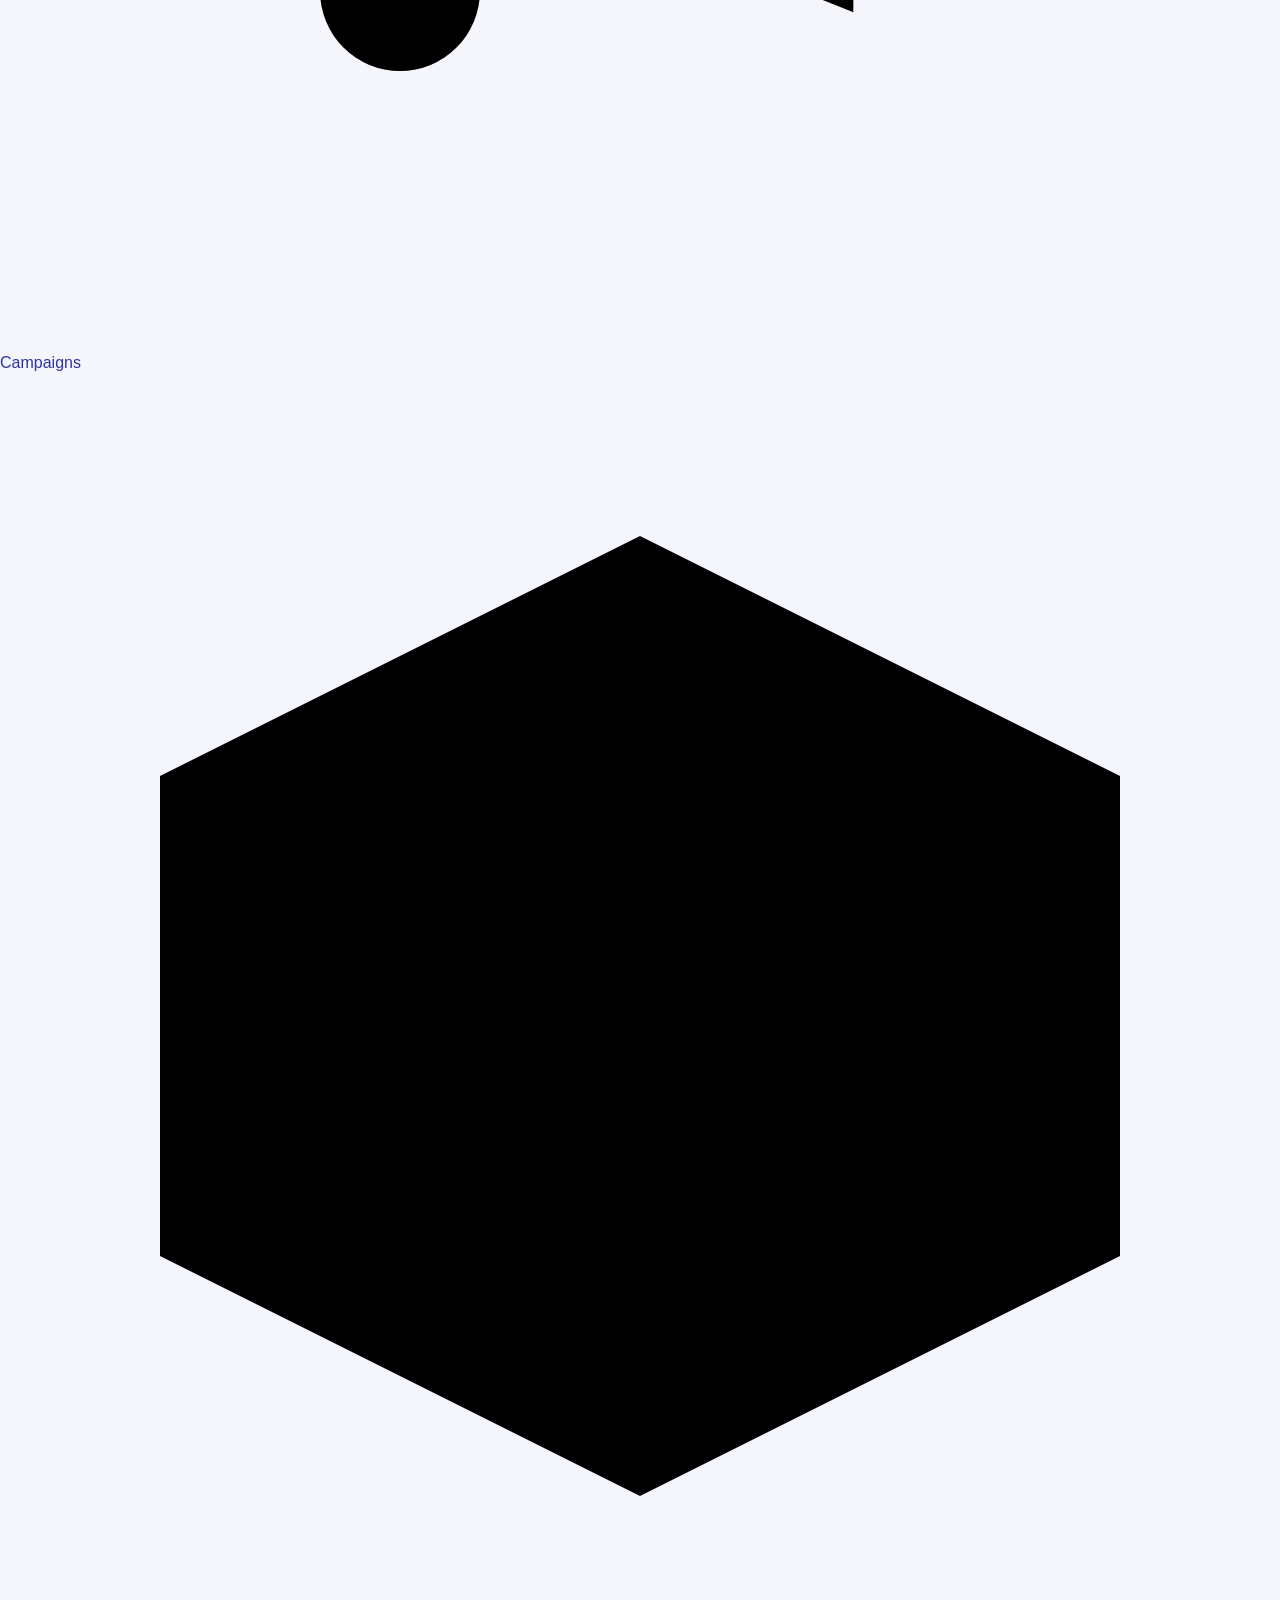
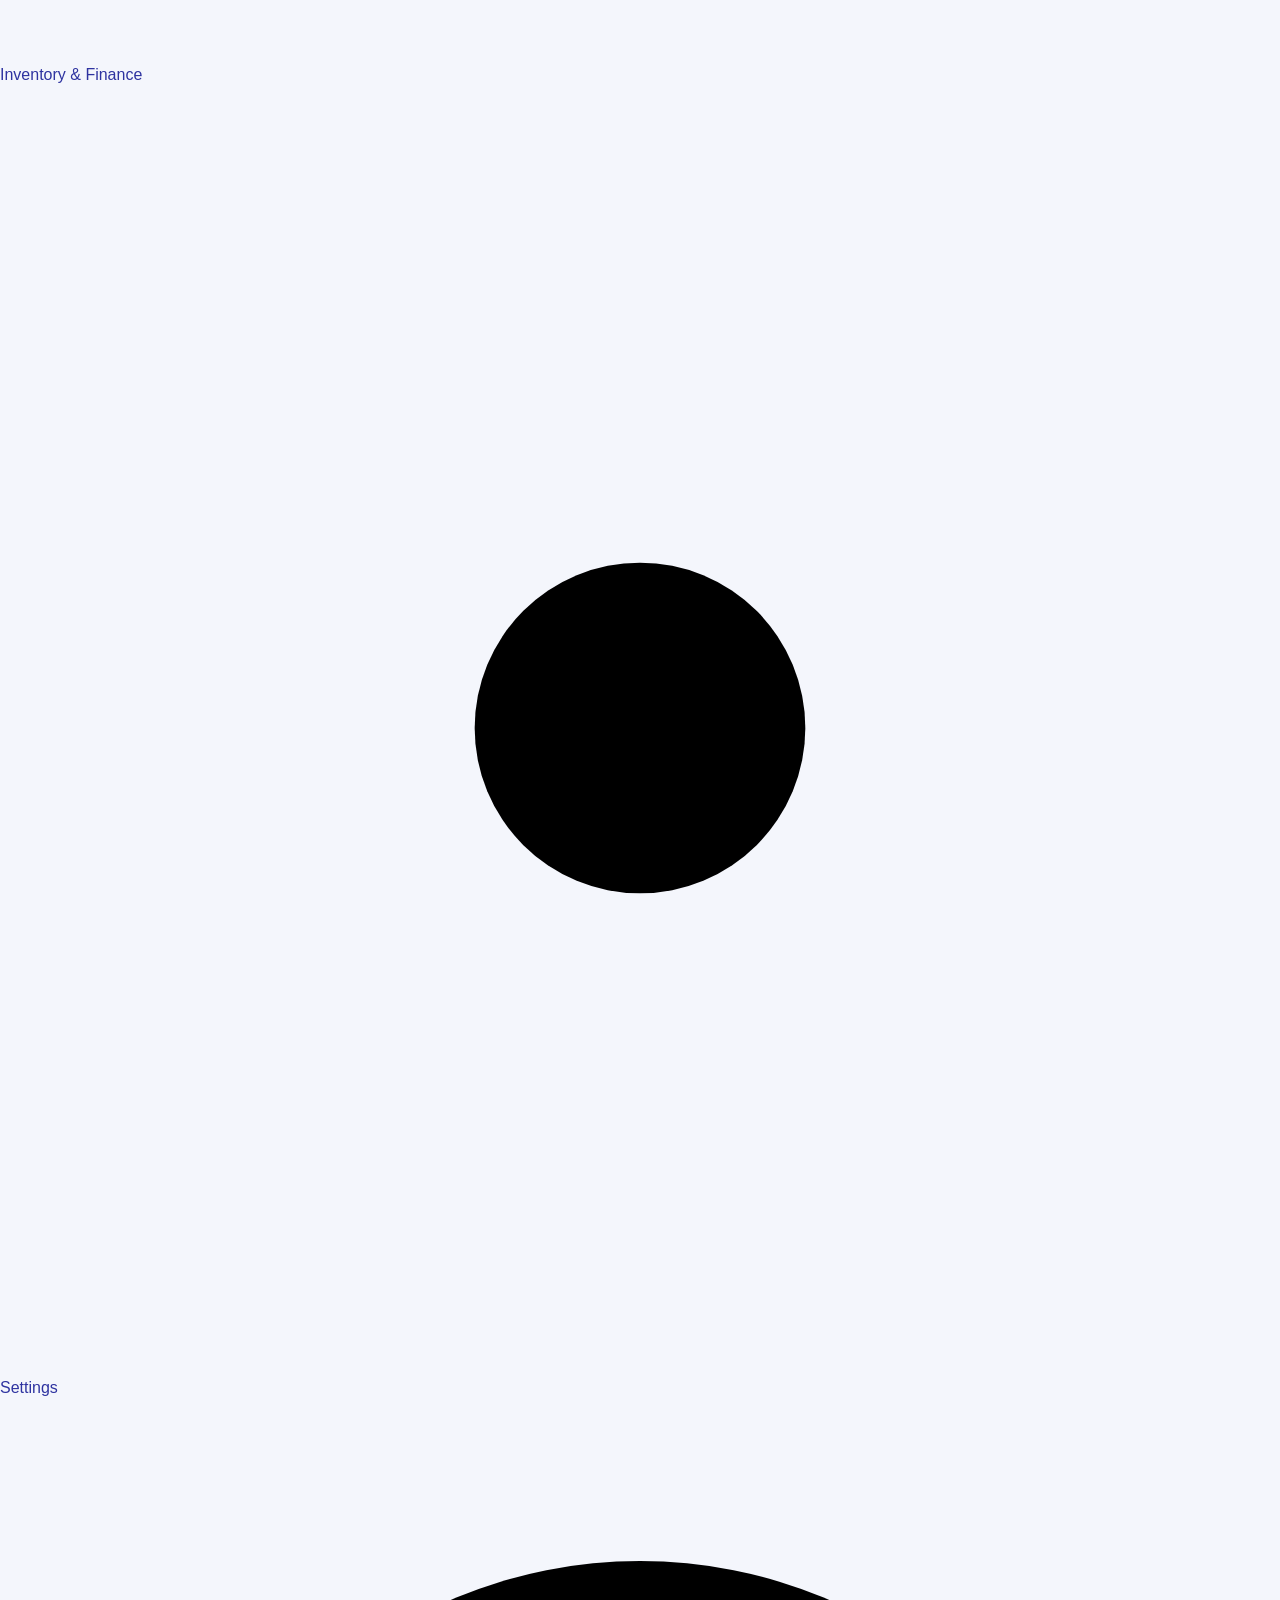
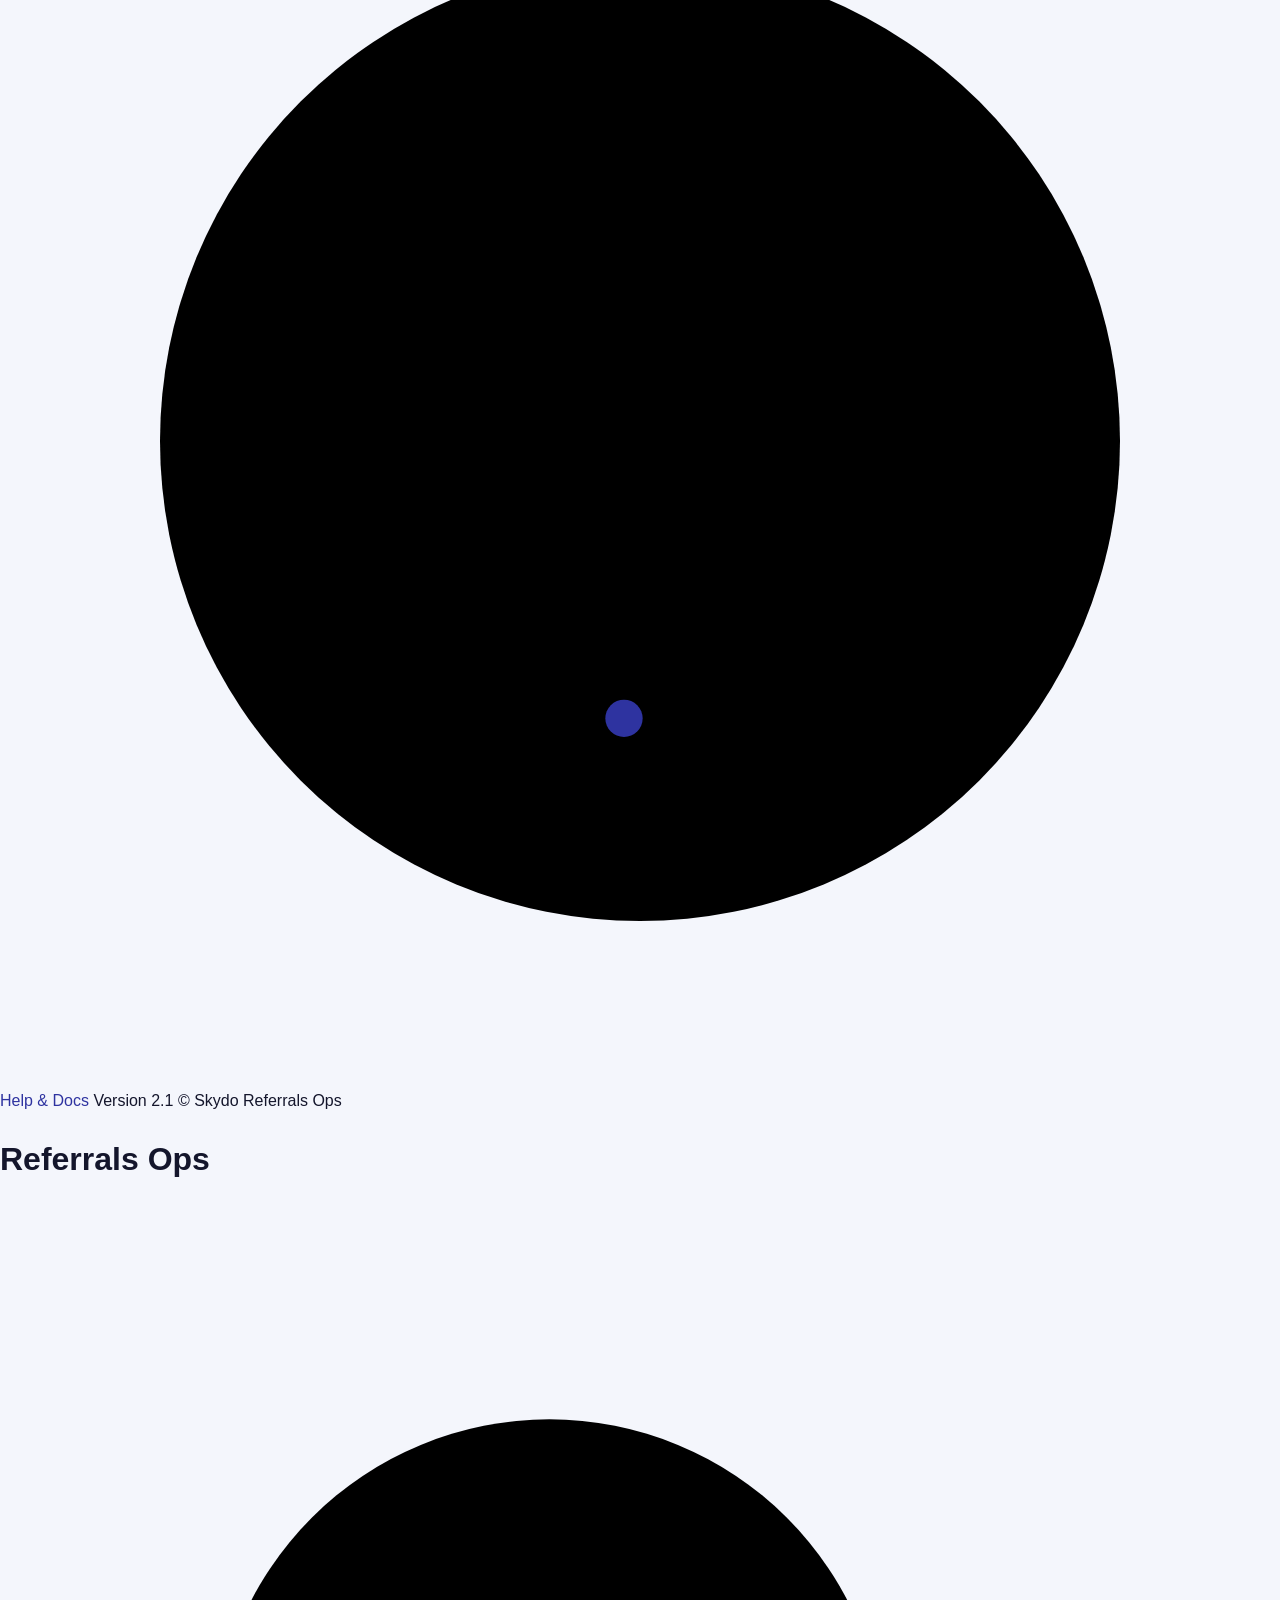
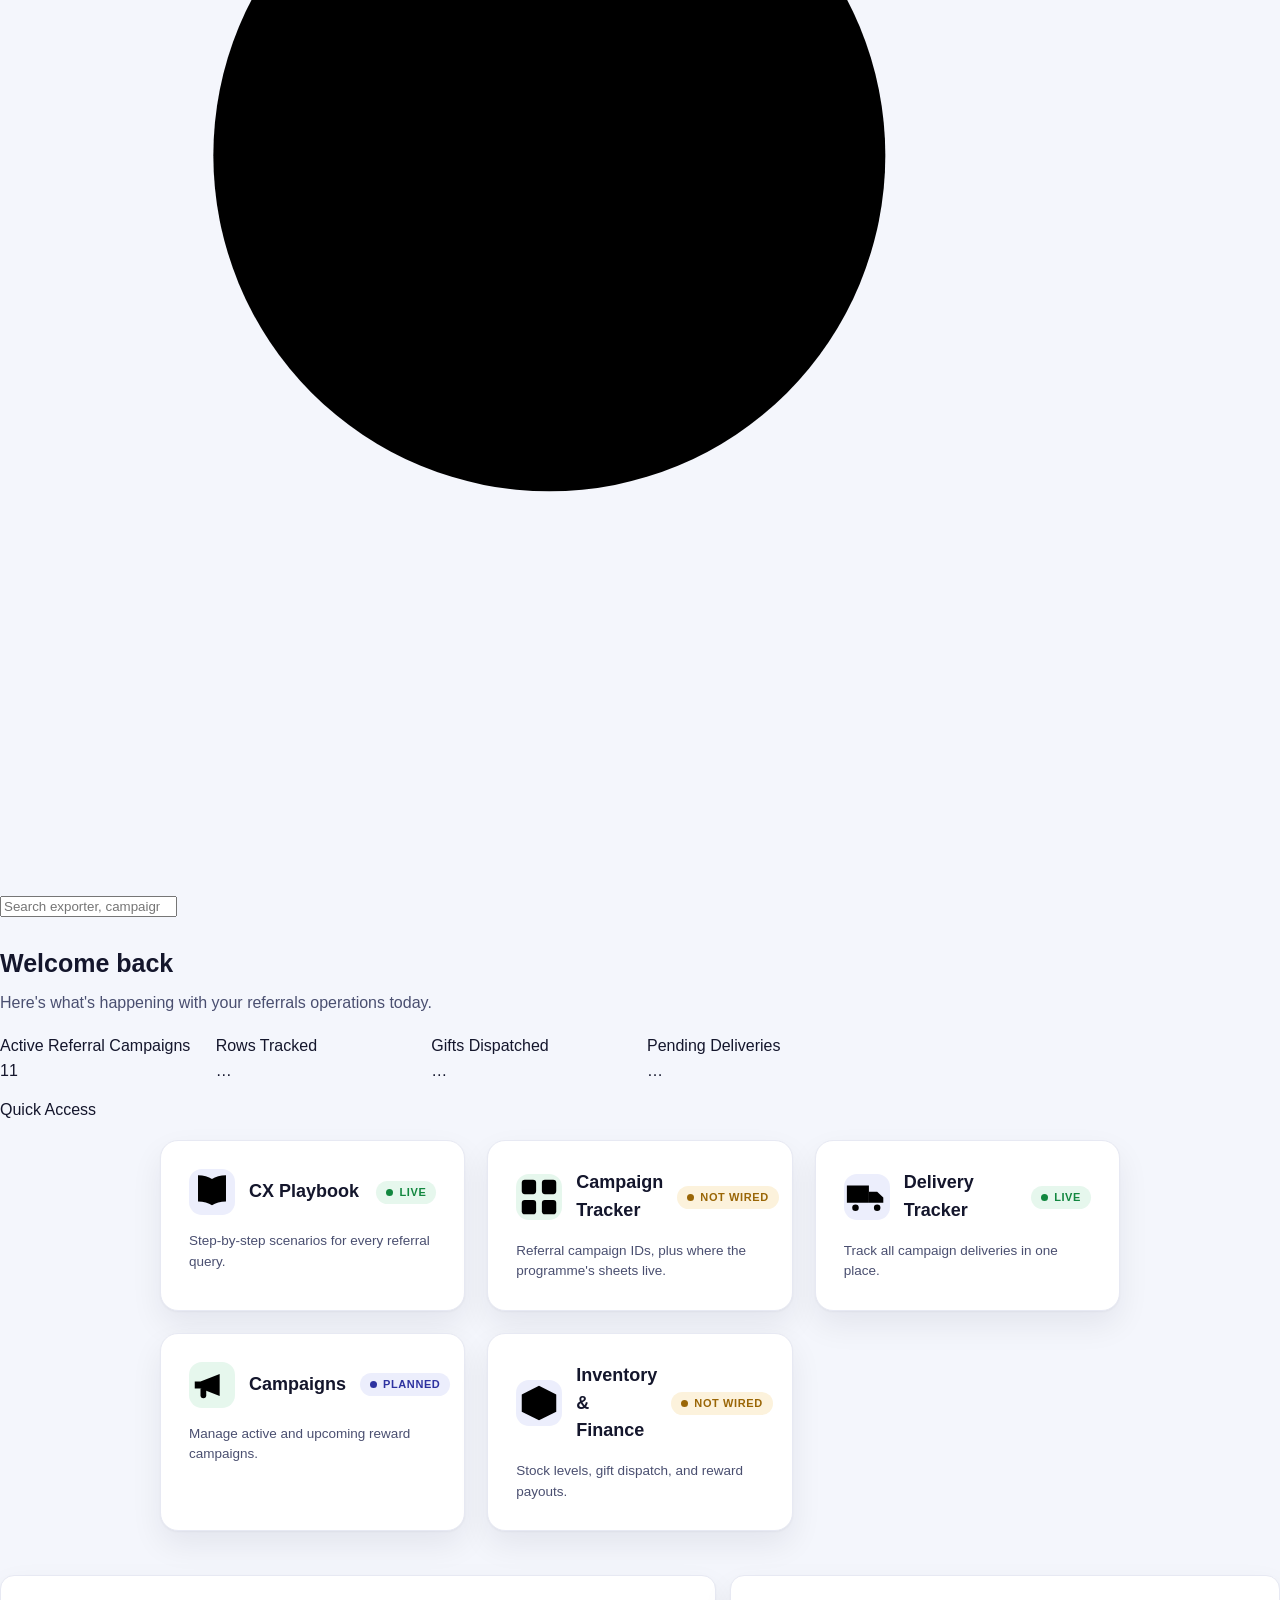
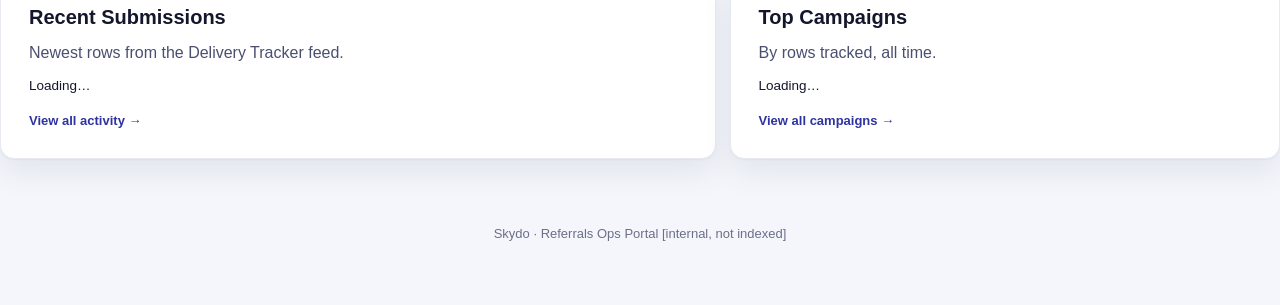
==== commit b55e3da2: "Add files via upload" ====
--- a/index.html
+++ b/index.html
@@ -8,71 +8,100 @@
 <title>Referrals Ops Portal — Skydo</title>
 <link rel="preconnect" href="https://fonts.googleapis.com">
 <link rel="preconnect" href="https://fonts.gstatic.com" crossorigin>
-<link href="https://fonts.googleapis.com/css2?family=Lato:ital,wght@0,100;0,300;0,400;0,700;0,900;1,400&display=swap" rel="stylesheet">
+<link href="https://fonts.googleapis.com/css2?family=Inter:ital,wght@0,400;0,500;0,600;0,700;0,800;1,400&display=swap" rel="stylesheet">
 <link rel="stylesheet" href="assets/portal.css">
 </head>
 <body>
+<script src="assets/auth-gate.js"></script>
 
-<nav class="portal-nav">
-  <div class="pn-wrap">
-    <a class="pn-brand" href="index.html"><span class="pn-logo-chip"><img class="pn-logo" src="assets/skydo-logo.webp" alt="Skydo"></span><span class="sep">/</span><span class="tag">Referrals Ops</span></a>
-    <div class="pn-links">
-      <a href="index.html">Home</a>
-      <a href="playbook.html">CX Playbook</a>
-      <a href="sheets-and-ids.html">Sheets &amp; IDs</a>
-      <a href="delivery-tracker.html">Delivery Tracker</a>
-      <a href="campaigns.html">Campaigns</a>
-      <a href="inventory.html">Inventory &amp; Finance</a>
+<div class="app-shell">
+  <aside class="sidebar">
+    <div class="sidebar-brand"><img src="assets/skydo-logo.webp" alt="Skydo"><span class="sb-name">Skydo</span></div>
+    <div class="sidebar-eyebrow">Referrals Ops</div>
+    <nav class="sidebar-nav">
+      <a href="index.html" class="sb-link active"><svg class="ic-svg" viewBox="0 0 24 24"><path d="M3 11.5 12 4l9 7.5"/><path d="M5.5 10v9a1 1 0 0 0 1 1h11a1 1 0 0 0 1-1v-9"/><path d="M9.5 20v-6h5v6"/></svg><span>Home</span></a>
+      <a href="playbook.html" class="sb-link"><svg class="ic-svg" viewBox="0 0 24 24"><path d="M12 5.2c-1.8-1.3-4.4-2-7.3-2v13.7c2.9 0 5.5.7 7.3 2 1.8-1.3 4.4-2 7.3-2V3.2c-2.9 0-5.5.7-7.3 2z"/><path d="M12 5.2v13.7"/></svg><span>CX Playbook</span></a>
+      <a href="sheets-and-ids.html" class="sb-link"><svg class="ic-svg" viewBox="0 0 24 24"><rect x="3" y="3" width="7.5" height="7.5" rx="1.6"/><rect x="13.5" y="3" width="7.5" height="7.5" rx="1.6"/><rect x="3" y="13.5" width="7.5" height="7.5" rx="1.6"/><rect x="13.5" y="13.5" width="7.5" height="7.5" rx="1.6"/></svg><span>Campaign Tracker</span></a>
+      <a href="delivery-tracker.html" class="sb-link"><svg class="ic-svg" viewBox="0 0 24 24"><path d="M1.5 6h11.5v9H1.5z"/><path d="M13 9.2h4.3l3.2 3.1V15H13z"/><circle cx="6" cy="17.6" r="1.7"/><circle cx="17.3" cy="17.6" r="1.7"/></svg><span>Delivery Tracker</span></a>
+      <a href="campaigns.html" class="sb-link"><svg class="ic-svg" viewBox="0 0 24 24"><path d="M3 10.2v3.6h3l10 4V6.2l-10 4H3z"/><path d="M6 13.8v3.6a1.5 1.5 0 0 0 3 0v-3.2"/></svg><span>Campaigns</span></a>
+      <a href="inventory.html" class="sb-link"><svg class="ic-svg" viewBox="0 0 24 24"><path d="M21 7.5 12 3 3 7.5l9 4.5 9-4.5z"/><path d="M3 7.5v9l9 4.5 9-4.5v-9"/><path d="M12 12v9"/></svg><span>Inventory & Finance</span></a>
+    </nav>
+    <div class="sidebar-foot">
+      <a class="sb-link disabled"><svg class="ic-svg" viewBox="0 0 24 24"><circle cx="12" cy="12" r="3.1"/><path d="M12 3v2.3M12 18.7V21M4.9 4.9l1.6 1.7M17.5 17.4l1.6 1.7M3 12h2.3M18.7 12H21M4.9 19.1l1.6-1.7M17.5 6.6l1.6-1.7"/></svg><span>Settings</span></a>
+      <a class="sb-link disabled"><svg class="ic-svg" viewBox="0 0 24 24"><circle cx="12" cy="12" r="9"/><path d="M9.1 9.4a2.9 2.9 0 1 1 4.1 2.6c-.9.5-1.5 1-1.5 2.1"/><circle cx="11.7" cy="17.2" r=".35" fill="currentColor" stroke="none"/></svg><span>Help &amp; Docs</span></a>
+      <span class="sb-version">Version 2.1</span>
+      <span class="sb-copy">&copy; Skydo Referrals Ops</span>
     </div>
+  </aside>
+  <div class="app-main">
+    <header class="topbar">
+      <h1 class="topbar-title">Referrals Ops</h1>
+      <form class="topbar-search" id="globalSearch" onsubmit="return false;">
+        <svg class="ic-svg" viewBox="0 0 24 24"><circle cx="10.3" cy="10.3" r="6.3"/><path d="m19.8 19.8-4.2-4.2"/></svg>
+        <input type="search" id="globalSearchInput" placeholder="Search exporter, campaign, tracking ID&hellip;">
+      </form>
+      <div class="topbar-right" id="topbarUser"></div>
+    </header>
+    <main class="content-wrap">
+
+      <div class="page-head">
+        <h1 id="welcomeMsg">Welcome back</h1>
+        <p>Here's what's happening with your referrals operations today.</p>
+      </div>
+
+      <div class="stat-grid">
+        <div class="stat-card"><div class="lbl">Active Referral Campaigns</div><div class="val">11</div></div>
+        <div class="stat-card"><div class="lbl">Rows Tracked</div><div class="val" id="statRows">&hellip;</div></div>
+        <div class="stat-card"><div class="lbl">Gifts Dispatched</div><div class="val" id="statDispatched">&hellip;</div></div>
+        <div class="stat-card"><div class="lbl">Pending Deliveries</div><div class="val" id="statPending">&hellip;</div></div>
+      </div>
+
+      <div class="section-title">Quick Access</div>
+      <div class="mod-grid">
+        <a class="mod-card" href="playbook.html">
+          <div class="row1"><span class="ic"><svg class="ic-svg" viewBox="0 0 24 24"><path d="M12 5.2c-1.8-1.3-4.4-2-7.3-2v13.7c2.9 0 5.5.7 7.3 2 1.8-1.3 4.4-2 7.3-2V3.2c-2.9 0-5.5.7-7.3 2z"/><path d="M12 5.2v13.7"/></svg></span><h3>CX Playbook</h3><span class="status live">Live</span></div>
+          <p>Step-by-step scenarios for every referral query.</p>
+        </a>
+        <a class="mod-card" href="sheets-and-ids.html">
+          <div class="row1"><span class="ic"><svg class="ic-svg" viewBox="0 0 24 24"><rect x="3" y="3" width="7.5" height="7.5" rx="1.6"/><rect x="13.5" y="3" width="7.5" height="7.5" rx="1.6"/><rect x="3" y="13.5" width="7.5" height="7.5" rx="1.6"/><rect x="13.5" y="13.5" width="7.5" height="7.5" rx="1.6"/></svg></span><h3>Campaign Tracker</h3><span class="status wip">Not Wired</span></div>
+          <p>Referral campaign IDs, plus where the programme's sheets live.</p>
+        </a>
+        <a class="mod-card" href="delivery-tracker.html">
+          <div class="row1"><span class="ic"><svg class="ic-svg" viewBox="0 0 24 24"><path d="M1.5 6h11.5v9H1.5z"/><path d="M13 9.2h4.3l3.2 3.1V15H13z"/><circle cx="6" cy="17.6" r="1.7"/><circle cx="17.3" cy="17.6" r="1.7"/></svg></span><h3>Delivery Tracker</h3><span class="status live">Live</span></div>
+          <p>Track all campaign deliveries in one place.</p>
+        </a>
+        <a class="mod-card" href="campaigns.html">
+          <div class="row1"><span class="ic"><svg class="ic-svg" viewBox="0 0 24 24"><path d="M3 10.2v3.6h3l10 4V6.2l-10 4H3z"/><path d="M6 13.8v3.6a1.5 1.5 0 0 0 3 0v-3.2"/></svg></span><h3>Campaigns</h3><span class="status planned">Planned</span></div>
+          <p>Manage active and upcoming reward campaigns.</p>
+        </a>
+        <a class="mod-card" href="inventory.html">
+          <div class="row1"><span class="ic"><svg class="ic-svg" viewBox="0 0 24 24"><path d="M21 7.5 12 3 3 7.5l9 4.5 9-4.5z"/><path d="M3 7.5v9l9 4.5 9-4.5v-9"/><path d="M12 12v9"/></svg></span><h3>Inventory &amp; Finance</h3><span class="status wip">Not Wired</span></div>
+          <p>Stock levels, gift dispatch, and reward payouts.</p>
+        </a>
+      </div>
+
+      <div class="stat-grid" style="grid-template-columns:1.3fr 1fr; margin-top:26px">
+        <div class="panel" style="margin:0">
+          <h2>Recent Submissions</h2>
+          <p class="lead">Newest rows from the Delivery Tracker feed.</p>
+          <div id="recentList" style="margin-top:10px; font-size:13.5px; color:var(--text-soft)">Loading&hellip;</div>
+          <a href="delivery-tracker.html" style="display:inline-block; margin-top:14px; font-size:13px; font-weight:600">View all activity &rarr;</a>
+        </div>
+        <div class="panel" style="margin:0">
+          <h2>Top Campaigns</h2>
+          <p class="lead">By rows tracked, all time.</p>
+          <div id="topCampaignsList" style="margin-top:10px; font-size:13.5px; color:var(--text-soft)">Loading&hellip;</div>
+          <a href="sheets-and-ids.html" style="display:inline-block; margin-top:14px; font-size:13px; font-weight:600">View all campaigns &rarr;</a>
+        </div>
+      </div>
+
+    </main>
+    <footer>Skydo &middot; Referrals Ops Portal [internal, not indexed]</footer>
   </div>
-</nav>
+</div>
 
-<header class="ops-hero">
-  <div class="wrap">
-    <span class="hero-kicker">Home Page</span>
-    <h1>Skydo Referrals: CX Resolution Portal</h1>
-    <p class="sub">One-stop site to address all your referrals programme-related queries.</p>
-  </div>
-</header>
-
-<main class="wrap">
-  <div class="access-head">
-    <h2>Modules</h2>
-  </div>
-  <div class="mod-grid">
-    <a class="mod-card" href="playbook.html">
-      <div class="row1"><span class="ic">📘</span><h3>CX Playbook</h3><span class="status live">Live</span></div>
-      <p>Step-by-step scenarios for every referral query.</p>
-    </a>
-    <a class="mod-card" href="playbook.html#tracking">
-      <div class="row1"><span class="ic">🧮</span><h3>Tracking Guide</h3><span class="status live">Live</span></div>
-      <p>Now part of the CX Playbook — jumps straight to it.</p>
-    </a>
-    <a class="mod-card" href="sheets-and-ids.html">
-      <div class="row1"><span class="ic">🔗</span><h3>Sheets &amp; IDs</h3><span class="status wip">WIP</span></div>
-      <p>Where the programme's sheets and IDs live.</p>
-    </a>
-    <a class="mod-card" href="delivery-tracker.html">
-      <div class="row1"><span class="ic">🚚</span><h3>Delivery Tracker</h3><span class="status live">Live</span></div>
-      <p>Live, combined view of every campaign's delivery data.</p>
-    </a>
-    <a class="mod-card" href="campaigns.html">
-      <div class="row1"><span class="ic">🎛️</span><h3>Campaigns</h3><span class="status planned">Planned</span></div>
-      <p>Manage active and upcoming reward campaigns.</p>
-    </a>
-    <a class="mod-card" href="inventory.html">
-      <div class="row1"><span class="ic">📦</span><h3>Inventory &amp; Orders</h3><span class="status wip">WIP</span></div>
-      <p>Stock levels and gift dispatch tracking.</p>
-    </a>
-    <a class="mod-card" href="inventory.html#finance">
-      <div class="row1"><span class="ic">💰</span><h3>Finance</h3><span class="status wip">WIP</span></div>
-      <p>Reward payouts and budget reconciliation.</p>
-    </a>
-  </div>
-</main>
-
-<footer>Skydo · Referrals Ops Portal [internal, not indexed]</footer>
-
+<script src="assets/tracker-config.js"></script>
 <script src="assets/portal.js"></script>
+<script src="assets/dashboard.js"></script>
 </body>
 </html>
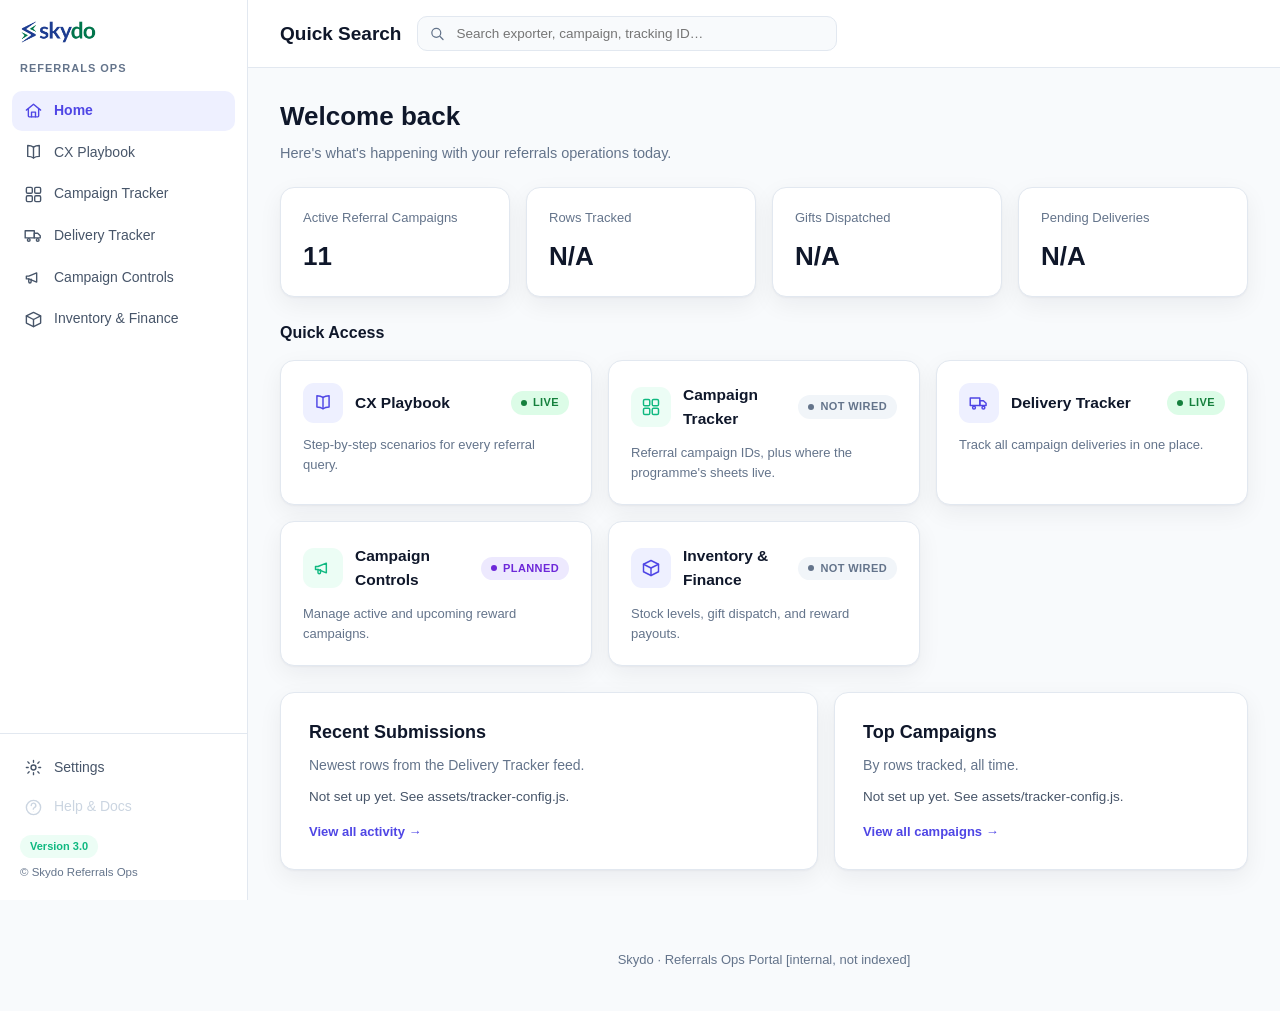
==== commit 43b5131d: "Add files via upload" ====
--- a/index.html
+++ b/index.html
@@ -1,11 +1,12 @@
 <!DOCTYPE html>
 <html lang="en">
 <head>
+<script>(function(){try{var t=localStorage.getItem('skydo_theme')||'system';if(t==='system'){t=window.matchMedia('(prefers-color-scheme: dark)').matches?'dark':'light';}if(t==='dark')document.documentElement.setAttribute('data-theme','dark');}catch(e){}})();</script>
 <meta charset="UTF-8">
 <meta name="viewport" content="width=device-width, initial-scale=1.0">
 <meta name="robots" content="noindex, nofollow">
 <meta name="referrer" content="no-referrer">
-<title>Referrals Ops Portal — Skydo</title>
+<title>Referrals Ops Portal | Skydo</title>
 <link rel="preconnect" href="https://fonts.googleapis.com">
 <link rel="preconnect" href="https://fonts.gstatic.com" crossorigin>
 <link href="https://fonts.googleapis.com/css2?family=Inter:ital,wght@0,400;0,500;0,600;0,700;0,800;1,400&display=swap" rel="stylesheet">
@@ -16,26 +17,26 @@
 
 <div class="app-shell">
   <aside class="sidebar">
-    <div class="sidebar-brand"><img src="assets/skydo-logo.webp" alt="Skydo"><span class="sb-name">Skydo</span></div>
+    <div class="sidebar-brand"><img src="assets/skydo-logo.webp" alt="Skydo"></div>
     <div class="sidebar-eyebrow">Referrals Ops</div>
     <nav class="sidebar-nav">
       <a href="index.html" class="sb-link active"><svg class="ic-svg" viewBox="0 0 24 24"><path d="M3 11.5 12 4l9 7.5"/><path d="M5.5 10v9a1 1 0 0 0 1 1h11a1 1 0 0 0 1-1v-9"/><path d="M9.5 20v-6h5v6"/></svg><span>Home</span></a>
       <a href="playbook.html" class="sb-link"><svg class="ic-svg" viewBox="0 0 24 24"><path d="M12 5.2c-1.8-1.3-4.4-2-7.3-2v13.7c2.9 0 5.5.7 7.3 2 1.8-1.3 4.4-2 7.3-2V3.2c-2.9 0-5.5.7-7.3 2z"/><path d="M12 5.2v13.7"/></svg><span>CX Playbook</span></a>
       <a href="sheets-and-ids.html" class="sb-link"><svg class="ic-svg" viewBox="0 0 24 24"><rect x="3" y="3" width="7.5" height="7.5" rx="1.6"/><rect x="13.5" y="3" width="7.5" height="7.5" rx="1.6"/><rect x="3" y="13.5" width="7.5" height="7.5" rx="1.6"/><rect x="13.5" y="13.5" width="7.5" height="7.5" rx="1.6"/></svg><span>Campaign Tracker</span></a>
       <a href="delivery-tracker.html" class="sb-link"><svg class="ic-svg" viewBox="0 0 24 24"><path d="M1.5 6h11.5v9H1.5z"/><path d="M13 9.2h4.3l3.2 3.1V15H13z"/><circle cx="6" cy="17.6" r="1.7"/><circle cx="17.3" cy="17.6" r="1.7"/></svg><span>Delivery Tracker</span></a>
-      <a href="campaigns.html" class="sb-link"><svg class="ic-svg" viewBox="0 0 24 24"><path d="M3 10.2v3.6h3l10 4V6.2l-10 4H3z"/><path d="M6 13.8v3.6a1.5 1.5 0 0 0 3 0v-3.2"/></svg><span>Campaigns</span></a>
+      <a href="campaigns.html" class="sb-link"><svg class="ic-svg" viewBox="0 0 24 24"><path d="M3 10.2v3.6h3l10 4V6.2l-10 4H3z"/><path d="M6 13.8v3.6a1.5 1.5 0 0 0 3 0v-3.2"/></svg><span>Campaign Controls</span></a>
       <a href="inventory.html" class="sb-link"><svg class="ic-svg" viewBox="0 0 24 24"><path d="M21 7.5 12 3 3 7.5l9 4.5 9-4.5z"/><path d="M3 7.5v9l9 4.5 9-4.5v-9"/><path d="M12 12v9"/></svg><span>Inventory & Finance</span></a>
     </nav>
     <div class="sidebar-foot">
-      <a class="sb-link disabled"><svg class="ic-svg" viewBox="0 0 24 24"><circle cx="12" cy="12" r="3.1"/><path d="M12 3v2.3M12 18.7V21M4.9 4.9l1.6 1.7M17.5 17.4l1.6 1.7M3 12h2.3M18.7 12H21M4.9 19.1l1.6-1.7M17.5 6.6l1.6-1.7"/></svg><span>Settings</span></a>
+      <a href="settings.html" class="sb-link"><svg class="ic-svg" viewBox="0 0 24 24"><circle cx="12" cy="12" r="3.1"/><path d="M12 3v2.3M12 18.7V21M4.9 4.9l1.6 1.7M17.5 17.4l1.6 1.7M3 12h2.3M18.7 12H21M4.9 19.1l1.6-1.7M17.5 6.6l1.6-1.7"/></svg><span>Settings</span></a>
       <a class="sb-link disabled"><svg class="ic-svg" viewBox="0 0 24 24"><circle cx="12" cy="12" r="9"/><path d="M9.1 9.4a2.9 2.9 0 1 1 4.1 2.6c-.9.5-1.5 1-1.5 2.1"/><circle cx="11.7" cy="17.2" r=".35" fill="currentColor" stroke="none"/></svg><span>Help &amp; Docs</span></a>
-      <span class="sb-version">Version 2.1</span>
+      <span class="sb-version">Version 3.0</span>
       <span class="sb-copy">&copy; Skydo Referrals Ops</span>
     </div>
   </aside>
   <div class="app-main">
     <header class="topbar">
-      <h1 class="topbar-title">Referrals Ops</h1>
+      <h1 class="topbar-title">Quick Search</h1>
       <form class="topbar-search" id="globalSearch" onsubmit="return false;">
         <svg class="ic-svg" viewBox="0 0 24 24"><circle cx="10.3" cy="10.3" r="6.3"/><path d="m19.8 19.8-4.2-4.2"/></svg>
         <input type="search" id="globalSearchInput" placeholder="Search exporter, campaign, tracking ID&hellip;">
@@ -71,7 +72,7 @@
           <p>Track all campaign deliveries in one place.</p>
         </a>
         <a class="mod-card" href="campaigns.html">
-          <div class="row1"><span class="ic"><svg class="ic-svg" viewBox="0 0 24 24"><path d="M3 10.2v3.6h3l10 4V6.2l-10 4H3z"/><path d="M6 13.8v3.6a1.5 1.5 0 0 0 3 0v-3.2"/></svg></span><h3>Campaigns</h3><span class="status planned">Planned</span></div>
+          <div class="row1"><span class="ic"><svg class="ic-svg" viewBox="0 0 24 24"><path d="M3 10.2v3.6h3l10 4V6.2l-10 4H3z"/><path d="M6 13.8v3.6a1.5 1.5 0 0 0 3 0v-3.2"/></svg></span><h3>Campaign Controls</h3><span class="status planned">Planned</span></div>
           <p>Manage active and upcoming reward campaigns.</p>
         </a>
         <a class="mod-card" href="inventory.html">
--- a/assets/portal.css
+++ b/assets/portal.css
@@ -1,189 +1,197 @@
-/* ============================================================
-   Referrals Ops Portal — shared design system
-   Tokens + component styles lifted from the CX playbook
-   (index.html/playbook.html) so every module looks like one product.
-   Module pages link this file; the playbook stays self-contained.
-   ============================================================ */
+/* =========================================================
+   Skydo Referrals Ops — Design System v2
+   Matches the provided design spec: indigo/emerald palette,
+   Inter typography, sidebar navigation, minimal line icons.
+   ========================================================= */
+/* ---------- Dark theme ---------- */
+html[data-theme="dark"]{
+  --bg:#0F172A; --surface:#1E293B; --border:#334155;
+  --text:#F1F5F9; --text-soft:#CBD5E1; --text-muted:#94A3B8;
+  --primary:#818CF8; --primary-dark:#A5B4FC; --accent:#34D399; --success:#4ADE80;
+  --warn:#FBBF24; --warn-bg:#452B06;
+  --danger:#FCA5A5; --danger-bg:#450A0A;
+  --live-bg:#064E3B; --live-fg:#6EE7B7;
+  --planned-bg:#4C1D95; --planned-fg:#D8B4FE;
+  --notwired-bg:#334155; --notwired-fg:#94A3B8;
+  --shadow:0 1px 2px rgba(0,0,0,.4),0 8px 24px rgba(0,0,0,.45);
+  --shadow-lg:0 4px 10px rgba(0,0,0,.4),0 20px 44px rgba(0,0,0,.55);
+}
+html[data-theme="dark"] .sb-link:hover{background:#25304a}
+html[data-theme="dark"] .sb-link.active{background:#2c2f5c}
+html[data-theme="dark"] .sidebar-foot .sb-version{background:#0b3324}
+html[data-theme="dark"] .mod-card .ic{background:#25304a}
+html[data-theme="dark"] .mod-card:nth-child(even) .ic{background:#0b3324}
+html[data-theme="dark"] table.data th{background:#20293d}
+html[data-theme="dark"] table.data tbody tr:hover td{background:#212a40}
+html[data-theme="dark"] code,html[data-theme="dark"] .metric{background:#25304a; color:#a5b4fc}
+html[data-theme="dark"] .camp-group .n{background:#25304a}
+html[data-theme="dark"] .ag-card{background:#1E293B}
+html[data-theme="dark"] .ag-card h1{color:#F1F5F9}
+
 :root{
-  --blue:#2e33a0; --blue-d:#1f2361; --green:#16a34a; --green-d:#12873f;
-  --ink:#14162c; --ink-soft:#4a4f70; --muted:#6b7089;
-  --bg:#f4f6fc; --card:#ffffff; --line:#e7e9f3;
-  --ok:#12873f; --ok-bg:#e6f7ed;
-  --warn:#9a6606; --warn-bg:#fcf2dc;
-  --plan:#2e33a0; --plan-bg:#eceefc;
-  --ref:#2e33a0; --ref-bg:#eceefc;
-  --hi:#fff3a8;
-  --radius:14px;
-  --shadow:0 1px 2px rgba(16,18,40,.04),0 14px 32px rgba(16,18,40,.07);
-  --shadow-lg:0 4px 10px rgba(16,18,40,.05),0 22px 48px rgba(16,18,40,.10);
+  --primary:#4F46E5; --primary-dark:#3730A3; --accent:#10B981; --success:#22C55E;
+  --bg:#F8FAFC; --surface:#FFFFFF; --border:#E2E8F0;
+  --text:#0F172A; --text-soft:#475569; --text-muted:#64748B;
+  --warn:#D97706; --warn-bg:#FEF3E0;
+  --danger:#DC2626; --danger-bg:#FEE2E2;
+  --live-bg:#DCFCE7; --live-fg:#15803D;
+  --planned-bg:#EDE9FE; --planned-fg:#6D28D9;
+  --notwired-bg:#F1F5F9; --notwired-fg:#64748B;
+  --radius:14px; --radius-lg:20px;
+  --shadow:0 1px 2px rgba(15,23,42,.04),0 8px 24px rgba(15,23,42,.06);
+  --shadow-lg:0 4px 10px rgba(15,23,42,.05),0 20px 44px rgba(15,23,42,.10);
   --mono:"SF Mono",ui-monospace,Menlo,Consolas,"Liberation Mono",monospace;
+  --sidebar-w:248px;
+  /* Aliases for older/page-local styles still referencing the previous token names */
+  --ink:var(--text); --ink-soft:var(--text-soft); --muted:var(--text-muted);
+  --card:var(--surface); --line:var(--border);
+  --blue:var(--primary); --blue-d:var(--primary-dark);
+  --green:var(--accent); --green-d:#0e9c73;
+  --ok:var(--live-fg); --ok-bg:var(--live-bg);
+  --plan:var(--planned-fg); --plan-bg:var(--planned-bg);
+  --ref:var(--primary); --ref-bg:#EEF0FF;
 }
 *{box-sizing:border-box}
 html{scroll-behavior:smooth}
-body{margin:0; background:var(--bg); color:var(--ink);
-  font-family:"Lato",-apple-system,BlinkMacSystemFont,"Segoe UI",Arial,sans-serif;
-  font-weight:300; line-height:1.55; -webkit-font-smoothing:antialiased;}
-h1,h2,h3,h4,h5,h6{font-family:"Lato",-apple-system,BlinkMacSystemFont,"Segoe UI",Arial,sans-serif; font-weight:700}
-a{color:var(--blue); text-decoration:none}
+body{margin:0; background:var(--bg); color:var(--text);
+  font-family:"Inter",-apple-system,BlinkMacSystemFont,"Segoe UI",Arial,sans-serif;
+  font-weight:400; line-height:1.55; -webkit-font-smoothing:antialiased;}
+h1,h2,h3,h4,h5,h6{font-family:"Inter",-apple-system,BlinkMacSystemFont,"Segoe UI",Arial,sans-serif; font-weight:600; color:var(--text)}
+a{color:var(--primary); text-decoration:none}
 a:hover{text-decoration:underline}
-code{background:#eef0fc; color:var(--blue-d); border-radius:5px; padding:1px 6px; font-size:13px; font-family:var(--mono)}
-.wrap{max-width:1120px; margin:0 auto; padding:0 28px}
-.muted{color:var(--muted)}
-.kicker{display:block; font-size:11.5px; letter-spacing:1.2px; text-transform:uppercase; color:var(--green-d); margin-bottom:6px; font-weight:700}
+code{background:#EEF0FC; color:var(--primary-dark); border-radius:5px; padding:1px 6px; font-size:13px; font-family:var(--mono)}
+.ic-svg{fill:none; stroke:currentColor; stroke-width:1.75; stroke-linecap:round; stroke-linejoin:round; display:block}
 
-/* ---------- Top navigation ---------- */
-.portal-nav{position:sticky; top:0; z-index:80;
-  background:linear-gradient(135deg,#1f2361 0%,#2e33a0 60%,#146b39 100%);
-  box-shadow:0 2px 14px rgba(16,18,40,.18)}
-.pn-wrap{max-width:1120px; margin:0 auto; padding:6px 28px; display:flex; align-items:center; gap:14px; min-height:56px; flex-wrap:wrap}
-.pn-brand{display:flex; align-items:center; gap:9px; font-weight:800; font-size:16.5px; color:#fff; white-space:nowrap}
-.pn-brand:hover{text-decoration:none}
-.pn-logo-chip{display:inline-flex; align-items:center; background:#fff; padding:4px 9px; border-radius:8px; line-height:0}
-.pn-logo{height:20px; width:auto; display:block}
-.pn-brand .sep{color:#7f88c8; font-weight:500}
-.pn-brand .tag{color:#f2f4ff; font-weight:700; font-size:13.5px; background:none; padding:0; border-radius:0; display:inline}
-.pn-links{display:flex; gap:3px; margin-left:auto; flex-wrap:wrap}
-.pn-links a{color:#cdd6f4; padding:7px 12px; border-radius:9px; font-size:13.5px; font-weight:600}
-.pn-links a:hover{color:#fff; background:rgba(255,255,255,.10); text-decoration:none}
-.pn-links a.active{color:#fff; background:rgba(255,255,255,.17)}
+/* ---------- App shell: sidebar + content ---------- */
+.app-shell{display:flex; min-height:100vh}
+.sidebar{width:var(--sidebar-w); flex:none; background:var(--surface); border-right:1px solid var(--border);
+  display:flex; flex-direction:column; position:sticky; top:0; height:100vh; overflow-y:auto}
+.sidebar-brand{display:flex; align-items:center; gap:9px; padding:20px 20px 16px}
+.sidebar-brand img{height:24px; width:auto; display:block}
+.sidebar-eyebrow{font-size:11px; font-weight:700; letter-spacing:1px; text-transform:uppercase; color:var(--text-muted); padding:0 20px 10px}
+.sidebar-nav{display:flex; flex-direction:column; gap:2px; padding:4px 12px; flex:1}
+.sb-link{display:flex; align-items:center; gap:11px; padding:9px 12px; border-radius:10px; color:var(--text-soft); font-size:14px; font-weight:500}
+.sb-link:hover{background:#F5F6FF; color:var(--primary); text-decoration:none}
+.sb-link.active{background:#EEF0FF; color:var(--primary); font-weight:600}
+.sb-link .ic-svg{width:19px; height:19px; flex:none}
+.sb-link.disabled{color:#CBD5E1; cursor:default}
+.sb-link.disabled:hover{background:none; color:#CBD5E1}
+.sidebar-foot{padding:14px 12px 18px; border-top:1px solid var(--border); margin-top:auto}
+.sidebar-foot .sb-version{display:inline-block; margin:8px 8px 4px; font-size:11px; font-weight:700; color:var(--accent); background:#ECFDF5; padding:3px 10px; border-radius:999px}
+.sidebar-foot .sb-copy{display:block; margin:2px 8px 0; font-size:11.5px; color:var(--text-muted)}
 
-/* ---------- Hero ---------- */
-.ops-hero{background:linear-gradient(135deg,#1f2361 0%,#2e33a0 52%,#12873f 100%); color:#eef3ff; padding:58px 0 48px}
-.ops-hero .logo-chip{display:inline-flex; background:#fff; padding:9px 16px; border-radius:12px; box-shadow:0 2px 10px rgba(0,0,0,.10)}
-.ops-hero .skydo-logo{height:32px; width:auto; display:block}
-.hero-kicker{display:inline-flex; align-items:center; gap:6px; background:rgba(255,255,255,.14); border:1px solid rgba(255,255,255,.22); color:#dcf5e6; padding:6px 14px; border-radius:999px; font-size:11.5px; font-weight:800; letter-spacing:1.6px; text-transform:uppercase; margin-bottom:18px}
-.ops-hero h1{margin:0 0 12px; font-size:38px; line-height:1.14; color:#fff; font-weight:800; letter-spacing:-.5px}
-.ops-hero p.sub{margin:0; color:#d3daf5; max-width:620px; font-size:16.5px}
-.meta-row{margin-top:16px; display:flex; flex-wrap:wrap; gap:8px}
-.meta-row .pill{background:rgba(255,255,255,.10); border:1px solid rgba(255,255,255,.18); color:#e4ecff; padding:5px 12px; border-radius:999px; font-size:12.5px}
-.meta-row .pill.v{background:var(--green); border-color:var(--green); color:#fff; font-weight:700}
+.app-main{flex:1; min-width:0; display:flex; flex-direction:column}
+.topbar{display:flex; align-items:center; gap:16px; padding:16px 32px; background:var(--surface); border-bottom:1px solid var(--border); position:sticky; top:0; z-index:20}
+.topbar-title{font-size:19px; font-weight:600; margin:0; white-space:nowrap}
+.topbar-search{flex:1; max-width:420px; position:relative}
+.topbar-search .ic-svg{position:absolute; left:12px; top:50%; transform:translateY(-50%); width:17px; height:17px; color:var(--text-muted)}
+.topbar-search input{width:100%; padding:9px 14px 9px 38px; border:1px solid var(--border); border-radius:10px; font-size:13.5px; font-family:inherit; background:var(--bg); color:var(--text)}
+.topbar-search input:focus{outline:none; border-color:var(--primary); background:var(--surface)}
+.topbar-right{margin-left:auto; display:flex; align-items:center; gap:14px; font-size:13px; color:var(--text-muted); white-space:nowrap}
+.topbar-right .signout{font-size:12.5px; color:var(--primary); cursor:pointer}
 
-/* page heading (module pages, below nav) */
-.page-head{padding:26px 0 4px}
-.page-head h1{margin:0; font-size:25px; color:var(--ink); font-weight:750}
-.page-head p{margin:8px 0 0; color:var(--ink-soft); max-width:820px}
+.content-wrap{padding:28px 32px 48px; max-width:1180px; width:100%; margin:0 auto}
 
-/* ---------- Panels ---------- */
-main{padding-bottom:16px}
-.panel{background:var(--card); border:1px solid var(--line); border-radius:var(--radius); box-shadow:var(--shadow); padding:26px 28px; margin:22px 0}
-.panel h2{margin:0 0 4px; font-size:20px; color:var(--ink); font-weight:700}
-.panel p.lead{color:var(--ink-soft); margin:8px 0 4px}
-.panel.gold{border:1.5px solid #bfe0cd; background:linear-gradient(180deg,#ffffff 0%,#f5fbf7 100%)}
-.panel>h3{margin:20px 0 6px; font-size:15px; color:var(--ink)}
+/* ---------- Page head ---------- */
+.page-head{margin-bottom:22px}
+.page-head h1{margin:0 0 6px; font-size:26px}
+.page-head p{margin:0; color:var(--text-muted); font-size:14.5px; max-width:720px}
+
+/* ---------- Panels & cards ---------- */
+.panel{background:var(--surface); border:1px solid var(--border); border-radius:var(--radius); box-shadow:var(--shadow); padding:26px 28px; margin:20px 0}
+.panel h2{margin:0 0 4px; font-size:18px}
+.panel p.lead{color:var(--text-muted); margin:8px 0 4px; font-size:14px}
+.kicker{display:block; font-size:11px; letter-spacing:1px; text-transform:uppercase; color:var(--accent); margin-bottom:6px; font-weight:700}
 
 /* ---------- Status badges ---------- */
-.status{display:inline-flex; align-items:center; gap:6px; font-size:11px; font-weight:800; letter-spacing:.6px; text-transform:uppercase; padding:3px 10px; border-radius:999px; white-space:nowrap}
-.status::before{content:""; width:7px; height:7px; border-radius:50%; background:currentColor}
-.status.live{background:var(--ok-bg); color:var(--ok)}
-.status.wip{background:var(--warn-bg); color:var(--warn)}
-.status.planned{background:var(--plan-bg); color:var(--plan)}
-
-/* ---------- Module grid (dashboard) ---------- */
-.access-head{margin:40px 0 20px; text-align:center}
-.access-head h2{margin:0; font-size:28px; letter-spacing:1px; text-transform:uppercase; color:var(--green-d); font-weight:800}
-.mod-grid{display:grid; grid-template-columns:repeat(auto-fit,minmax(300px,1fr)); gap:22px; margin:18px auto 44px; max-width:960px}
-.mod-card{display:flex; flex-direction:column; gap:16px; background:var(--card); border:1px solid var(--line); border-radius:18px; box-shadow:var(--shadow); padding:28px; color:inherit; transition:transform .16s ease, border-color .16s ease, box-shadow .16s ease}
-.mod-card:hover{border-color:var(--blue); transform:translateY(-3px); text-decoration:none; box-shadow:var(--shadow-lg)}
-.mod-card .row1{display:flex; align-items:center; gap:14px}
-.mod-card .ic{font-size:22px; line-height:1; display:inline-flex; align-items:center; justify-content:center; width:46px; height:46px; border-radius:13px; background:var(--plan-bg); flex:none}
-.mod-card:nth-child(even) .ic{background:var(--ok-bg)}
-.mod-card h3{margin:0; font-size:18px; color:var(--ink); flex:1; font-weight:700}
-.mod-card p{margin:0; color:var(--ink-soft); font-size:13.5px; line-height:1.5}
-.mod-card .go{margin-top:2px; font-size:13px; font-weight:700; color:var(--blue)}
-.mod-card.soon{opacity:.96}
-
-/* ---------- WIP banner ---------- */
-.wip-banner{display:flex; gap:12px; align-items:flex-start; background:var(--warn-bg); border:1px solid #f1d9a6; color:#7a4d05; border-radius:12px; padding:14px 16px; margin:18px 0}
-.wip-banner.plan{background:var(--plan-bg); border-color:#d3d8f4; color:#33365e}
-.wip-banner .ic{font-size:19px; line-height:1.3}
-.wip-banner b{color:inherit}
-.wip-banner .body{font-size:14px}
-
-/* ---------- Callouts (from playbook) ---------- */
-.callout{border-radius:11px; padding:12px 15px; font-size:14px; margin:14px 0}
-.callout .h{font-weight:800; font-size:11.5px; letter-spacing:1px; text-transform:uppercase; margin-bottom:5px}
-.callout.warn{background:var(--warn-bg); border:1px solid #f1d9a6; color:#7a4d05}
-.callout.warn .h{color:var(--warn)}
-.callout.idea{background:#eef0fc; border:1px solid #d3d8f4; color:#33365e}
-.callout.idea .h{color:var(--blue)}
-.callout.case{background:#f3faf5; border:1px solid #cfead8; color:#2c4a38}
-.callout.case .h{color:var(--green-d)}
-
-/* ---------- Toolbox + map table (from playbook) ---------- */
-.toolbox{background:#f3f6fd; border:1px solid #d9e0f5; border-radius:11px; padding:13px 16px; margin-top:12px; font-size:14.5px; color:var(--ink-soft)}
-.toolbox .h{font-weight:800; font-size:11.5px; letter-spacing:.8px; text-transform:uppercase; color:var(--blue); margin-bottom:6px}
-.toolbox a{font-weight:650; word-break:break-word}
-table.map{width:100%; border-collapse:collapse; margin-top:8px; font-size:14px}
-table.map th{text-align:left; font-size:11.5px; letter-spacing:.8px; text-transform:uppercase; color:var(--blue); padding:6px 10px; border-bottom:1.5px solid #d9e0f5}
-table.map td{padding:8px 10px; border-bottom:1px solid #e6eaf7; color:var(--ink-soft); vertical-align:top}
-table.map td code{background:#eef0fc; color:var(--blue-d)}
-
-/* ---------- Data tables ---------- */
-.tbl-scroll{overflow-x:auto; border:1px solid var(--line); border-radius:12px; margin:12px 0}
-table.data{width:100%; border-collapse:collapse; font-size:13.5px; min-width:640px}
-table.data th{text-align:left; font-size:11px; letter-spacing:.5px; text-transform:uppercase; color:var(--blue); padding:10px 12px; border-bottom:1.5px solid var(--line); background:#f7f8fd; white-space:nowrap}
-table.data td{padding:9px 12px; border-bottom:1px solid #eef1f7; color:var(--ink-soft); vertical-align:top}
-table.data tr:last-child td{border-bottom:none}
-table.data tbody tr:hover td,table.data tr:hover td{background:#fafbff}
-table.data td code{background:#eef0fc; color:var(--blue-d)}
-.wipcell{color:var(--warn); font-weight:600}
-.metric{color:var(--blue-d); font-weight:800; background:#eef0fc; border-radius:5px; padding:1px 7px}
-
-/* ---------- SQL query cards ---------- */
-.sqlq{border:1px solid var(--line); border-radius:12px; margin:16px 0; overflow:hidden; background:#fff; box-shadow:var(--shadow)}
-.sqlq>.head{display:flex; align-items:flex-start; gap:12px; padding:13px 16px; background:#f3f6fd; border-bottom:1px solid #d9e0f5}
-.sqlq>.head .meta{flex:1; min-width:0}
-.sqlq>.head .t{font-weight:700; font-size:15px; color:var(--ink)}
-.sqlq>.head .d{font-size:13px; color:var(--ink-soft); margin-top:3px}
-.sqlq>.head .tables{margin-top:6px; display:flex; flex-wrap:wrap; gap:5px}
-.sqlq .tables code{font-size:11.5px; background:#e7ecff; color:var(--blue-d)}
-.sqlq pre{margin:0; padding:15px 16px; overflow-x:auto; background:#0f1226; color:#e7ecff; font-size:12.7px; line-height:1.55; font-family:var(--mono)}
-.sqlq pre code{background:none; color:inherit; padding:0; font-size:inherit}
-.sqlq .foot{padding:10px 16px; border-top:1px solid var(--line); background:#fafbff; font-size:12.7px; color:var(--muted); display:flex; gap:10px; align-items:center; flex-wrap:wrap}
-
-/* copy button */
-.copy{border:1px solid var(--line); background:#fff; color:var(--ink-soft); padding:6px 11px; border-radius:8px; font-size:12.5px; cursor:pointer; font-weight:600; white-space:nowrap}
-.copy:hover{border-color:var(--blue); color:var(--blue)}
-.copy.done{border-color:var(--green); color:var(--green-d)}
+.status{display:inline-flex; align-items:center; gap:6px; font-size:11px; font-weight:700; letter-spacing:.4px; text-transform:uppercase; padding:3px 10px; border-radius:999px; white-space:nowrap}
+.status::before{content:""; width:6px; height:6px; border-radius:50%; background:currentColor}
+.status.live{background:var(--live-bg); color:var(--live-fg)}
+.status.planned{background:var(--planned-bg); color:var(--planned-fg)}
+.status.wip{background:var(--notwired-bg); color:var(--notwired-fg)}
 
 /* ---------- Buttons ---------- */
-.btn{border:1px solid var(--line); background:#fff; color:var(--ink-soft); padding:11px 15px; border-radius:11px; font-size:13.5px; cursor:pointer; font-weight:600; text-decoration:none; display:inline-block}
-.btn:hover{border-color:var(--blue); color:var(--blue); text-decoration:none}
-.btn-primary{background:var(--blue); color:#fff; border:none; padding:12px 18px; border-radius:11px; font-weight:700; font-size:14.5px; cursor:pointer}
-.btn-primary:hover{background:var(--blue-d)}
-.btn-primary:disabled,.btn-primary[disabled]{background:#b7bce0; cursor:not-allowed}
+.btn{display:inline-flex; align-items:center; gap:8px; padding:9px 18px; border-radius:10px; font-size:13.5px; font-weight:600; font-family:inherit; border:1px solid transparent; cursor:pointer}
+.btn-primary{display:inline-flex; align-items:center; gap:8px; padding:9px 18px; border-radius:10px; font-size:13.5px; font-weight:600; font-family:inherit; border:1px solid transparent; cursor:pointer; background:var(--primary); color:#fff}
+.btn-primary:hover{background:var(--primary-dark); text-decoration:none}
+.btn-secondary{background:var(--surface); color:var(--text); border-color:var(--border)}
+.btn-ghost{background:#EEF0FF; color:var(--primary)}
 
-/* ---------- Forms (self-serve action provisions) ---------- */
-.ops-form{display:grid; gap:14px; max-width:580px; margin-top:6px}
-.ops-form .two{display:grid; grid-template-columns:1fr 1fr; gap:12px}
-.fld{display:flex; flex-direction:column; gap:5px}
-.fld label{font-size:12.5px; font-weight:700; color:var(--ink-soft)}
-.fld label .req{color:#c23}
-.fld input,.fld select,.fld textarea{padding:11px 13px; border:1.5px solid var(--line); border-radius:10px; font-size:14.5px; font-family:inherit; background:#fff; color:var(--ink)}
-.fld input:focus,.fld select:focus,.fld textarea:focus{outline:none; border-color:var(--blue); box-shadow:0 0 0 4px rgba(43,47,143,.12)}
-.fld input:disabled,.fld select:disabled,.fld textarea:disabled{background:#f4f6fb; color:var(--muted); cursor:not-allowed}
-.fld .hint{font-size:11.5px; color:var(--muted)}
-.form-actions{display:flex; gap:10px; align-items:center; margin-top:4px; flex-wrap:wrap}
+/* ---------- Forms (Campaign Controls, etc.) ---------- */
+.ops-form{display:flex; flex-direction:column; gap:14px}
+.ops-form .two{display:grid; grid-template-columns:1fr 1fr; gap:14px}
+.fld{display:flex; flex-direction:column; gap:6px}
+.fld label{font-size:12.5px; font-weight:600; color:var(--text-soft)}
+.fld input,.fld select,.fld textarea{padding:10px 13px; border:1px solid var(--border); border-radius:10px; font-size:14px; font-family:inherit; background:var(--surface); color:var(--text); width:100%}
+.fld input:focus,.fld select:focus,.fld textarea:focus{outline:none; border-color:var(--primary)}
+.form-actions{display:flex; align-items:center; gap:12px; margin-top:4px}
 
-/* ---------- Stat cards (finance) ---------- */
-.stat-grid{display:grid; grid-template-columns:repeat(auto-fill,minmax(200px,1fr)); gap:14px; margin:14px 0}
-.stat{background:var(--card); border:1px solid var(--line); border-radius:12px; padding:16px 18px; box-shadow:var(--shadow)}
-.stat .l{font-size:11.5px; letter-spacing:.6px; text-transform:uppercase; color:var(--muted); font-weight:700}
-.stat .v{font-size:24px; font-weight:800; color:var(--ink); margin-top:5px}
-.stat .v.wipv{color:var(--warn); font-size:16px; font-weight:700; letter-spacing:.3px}
-.stat .s{font-size:12px; color:var(--muted); margin-top:3px}
+/* ---------- Old-style stat blocks (Inventory & Finance) ---------- */
+.stat-grid .stat{background:var(--surface); border:1px solid var(--border); border-radius:var(--radius); box-shadow:var(--shadow); padding:18px 20px}
+.stat-grid .stat .l{font-size:12.5px; color:var(--text-muted); margin-bottom:6px}
+.stat-grid .stat .v{font-size:22px; font-weight:700; color:var(--text)}
+.stat-grid .stat .v.wipv{color:#CBD5E1}
 
-/* ---------- Misc ---------- */
-.tag{display:inline-block; font-size:11px; font-weight:700; background:var(--ref-bg); color:var(--ref); padding:2px 8px; border-radius:6px}
-ul.clean{margin:6px 0 0; padding-left:20px} ul.clean li{margin:5px 0; color:var(--ink-soft)}
-.divider{height:1px; background:var(--line); margin:22px 0}
-footer{max-width:1080px; margin:34px auto 60px; padding:0 24px; color:var(--muted); font-size:13px; text-align:center; line-height:1.7}
-footer a{font-weight:600}
+/* ---------- Inputs ---------- */
+.fld input,.fld select,.fld textarea{padding:10px 13px; border:1px solid var(--border); border-radius:10px; font-size:14px; font-family:inherit; background:var(--surface); color:var(--text)}
+.fld input:focus,.fld select:focus{outline:none; border-color:var(--primary)}
 
-@media (max-width:640px){
-  .ops-hero h1{font-size:23px}
-  .page-head h1{font-size:21px}
-  .ops-form .two{grid-template-columns:1fr}
-  .pn-links{gap:1px}
-  .pn-links a{padding:6px 9px; font-size:13px}
+/* ---------- Homepage: stat cards ---------- */
+.stat-grid{display:grid; grid-template-columns:repeat(auto-fit,minmax(220px,1fr)); gap:16px; margin-bottom:24px}
+.stat-card{background:var(--surface); border:1px solid var(--border); border-radius:var(--radius); box-shadow:var(--shadow); padding:20px 22px}
+.stat-card .lbl{font-size:13px; color:var(--text-muted); margin-bottom:8px}
+.stat-card .val{font-size:26px; font-weight:700; color:var(--text)}
+
+/* ---------- Homepage: quick access grid ---------- */
+.section-title{font-size:16px; font-weight:600; margin:4px 0 14px}
+.mod-grid{display:grid; grid-template-columns:repeat(auto-fit,minmax(300px,1fr)); gap:16px; margin-bottom:8px}
+.mod-card{display:flex; flex-direction:column; gap:12px; background:var(--surface); border:1px solid var(--border); border-radius:var(--radius); box-shadow:var(--shadow); padding:22px; color:inherit; transition:transform .15s, box-shadow .15s, border-color .15s}
+.mod-card:hover{border-color:var(--primary); transform:translateY(-2px); text-decoration:none; box-shadow:var(--shadow-lg)}
+.mod-card .row1{display:flex; align-items:center; gap:12px}
+.mod-card .ic{display:inline-flex; align-items:center; justify-content:center; width:40px; height:40px; border-radius:11px; background:#EEF0FF; color:var(--primary); flex:none}
+.mod-card:nth-child(even) .ic{background:#ECFDF5; color:var(--accent)}
+.mod-card .ic .ic-svg{width:20px; height:20px}
+.mod-card h3{margin:0; font-size:15.5px; flex:1; font-weight:600}
+.mod-card p{margin:0; color:var(--text-muted); font-size:13px; line-height:1.5}
+
+/* ---------- Tables ---------- */
+.tbl-scroll{overflow-x:auto}
+table.data{width:100%; border-collapse:collapse; font-size:13.5px; min-width:560px}
+table.data th{text-align:left; font-size:11px; letter-spacing:.4px; text-transform:uppercase; color:var(--primary); padding:10px 12px; border-bottom:1.5px solid var(--border); background:#F8F9FF; white-space:nowrap}
+table.data td{padding:9px 12px; border-bottom:1px solid var(--border); color:var(--text-soft); vertical-align:top}
+table.data tr:last-child td{border-bottom:none}
+table.data tbody tr:hover td{background:#FAFBFF}
+table.data td code{background:#EEF0FC; color:var(--primary-dark)}
+.wipcell{color:var(--warn); font-weight:600}
+.metric{color:var(--primary-dark); font-weight:700; background:#EEF0FC; border-radius:5px; padding:1px 7px}
+.muted{color:var(--text-muted)}
+
+.camp-group{margin:22px 0 10px; display:flex; align-items:center; gap:10px; padding-left:11px; border-left:3px solid var(--border)}
+.camp-group.ref{border-left-color:var(--primary)}
+.camp-group.aff{border-left-color:var(--text-muted)}
+.camp-group h3{margin:0; font-size:15px; font-weight:600}
+.camp-group .n{font-size:11.5px; font-weight:700; color:var(--text-muted); background:#F1F2F8; padding:2px 10px; border-radius:999px}
+
+footer{max-width:1180px; margin:8px auto 40px; padding:0 32px; color:var(--text-muted); font-size:13px; text-align:center}
+
+@media (max-width:860px){
+  .sidebar{position:fixed; left:0; top:0; bottom:0; z-index:60; transform:translateX(-100%); transition:transform .2s}
+  .sidebar.open{transform:translateX(0)}
+  .content-wrap{padding:20px 16px 40px}
+  .topbar{padding:14px 16px}
 }
+
+/* ---------- Theme picker (Settings) ---------- */
+.theme-grid{display:grid; grid-template-columns:repeat(auto-fit,minmax(160px,1fr)); gap:14px; max-width:600px}
+.theme-opt{border:2px solid var(--border); border-radius:14px; padding:14px; cursor:pointer; background:var(--surface); text-align:left}
+.theme-opt.selected{border-color:var(--primary)}
+.theme-swatch{height:64px; border-radius:9px; margin-bottom:12px; display:flex; overflow:hidden; border:1px solid var(--border)}
+.theme-swatch .a{flex:1; background:#F8FAFC}
+.theme-swatch .b{flex:1; background:#0F172A}
+.theme-swatch.light-only .a{flex:1}
+.theme-swatch.light-only .b{display:none}
+.theme-swatch.dark-only .a{display:none}
+.theme-swatch.dark-only .b{flex:1}
+.theme-opt .name{font-size:13.5px; font-weight:600; color:var(--text); display:flex; align-items:center; gap:8px}
+.theme-opt .check{width:16px; height:16px; border-radius:50%; border:2px solid var(--border); flex:none}
+.theme-opt.selected .check{border-color:var(--primary); background:var(--primary)}
